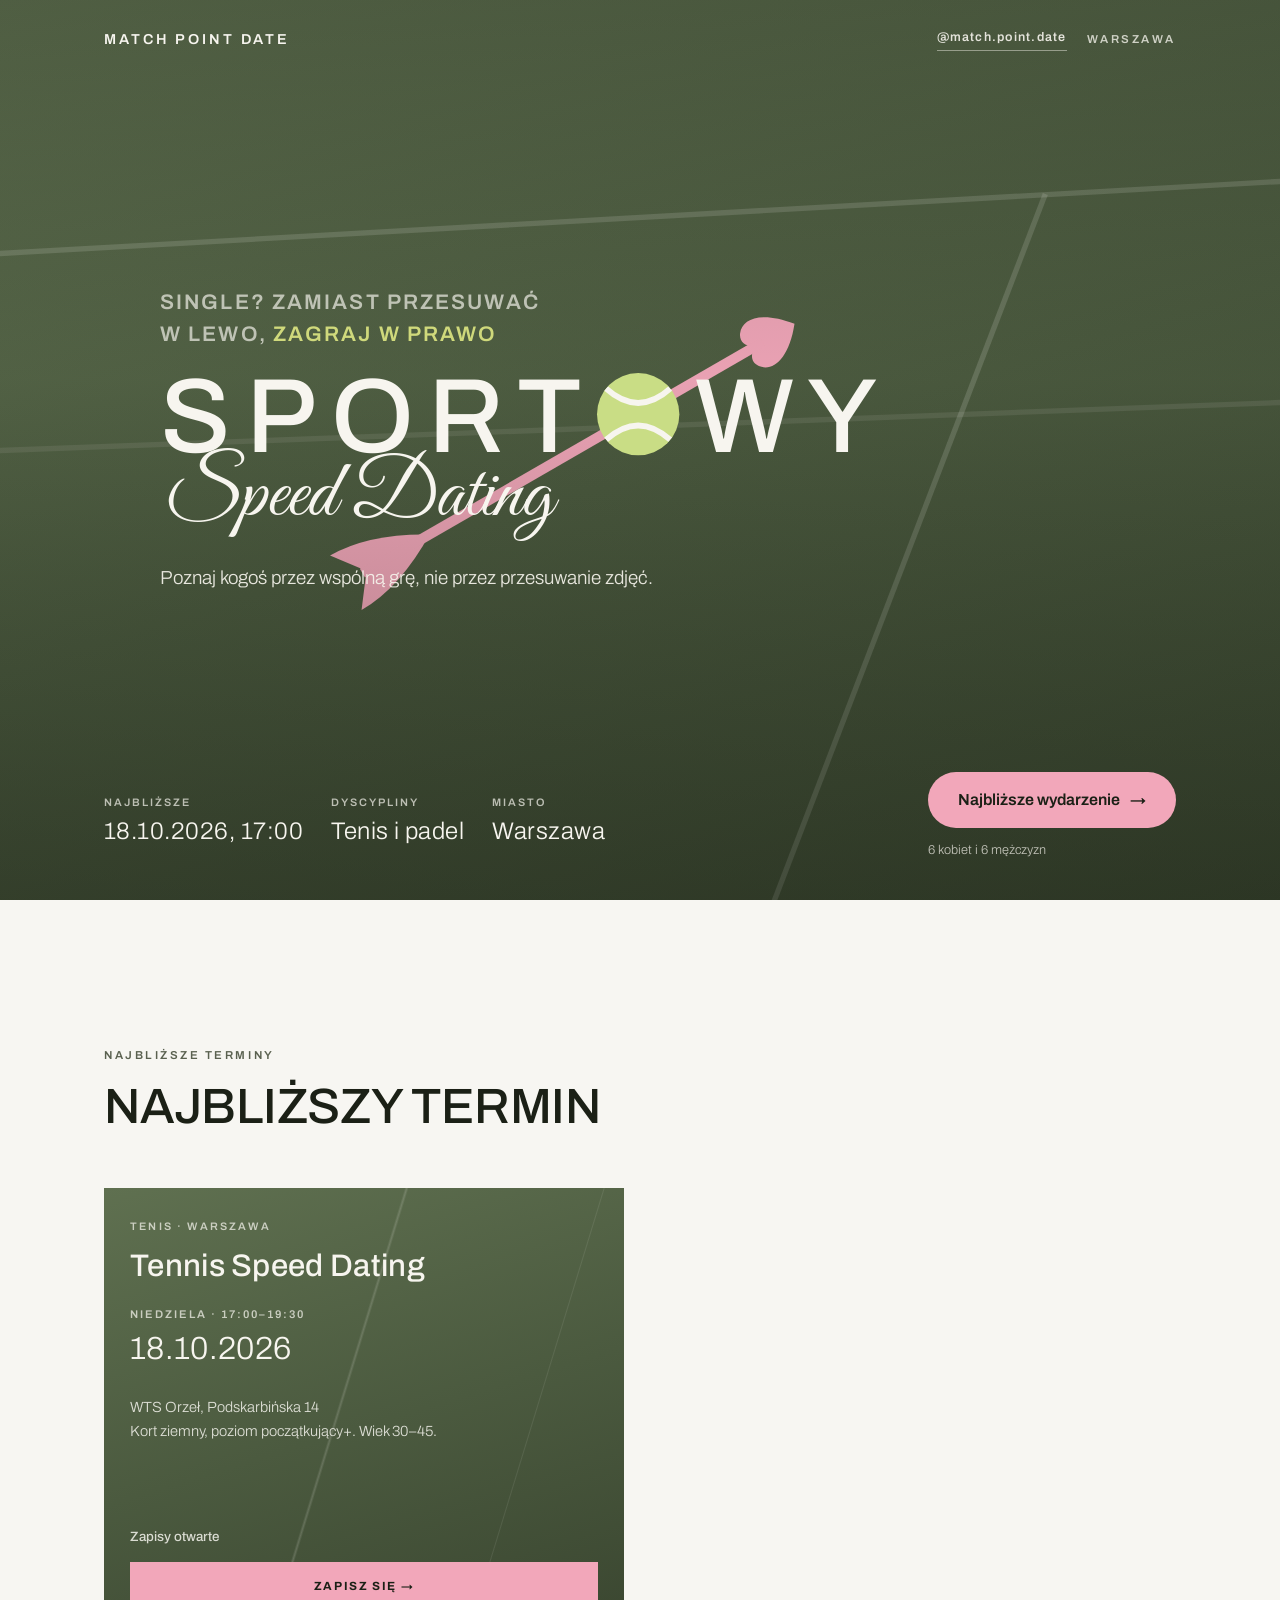
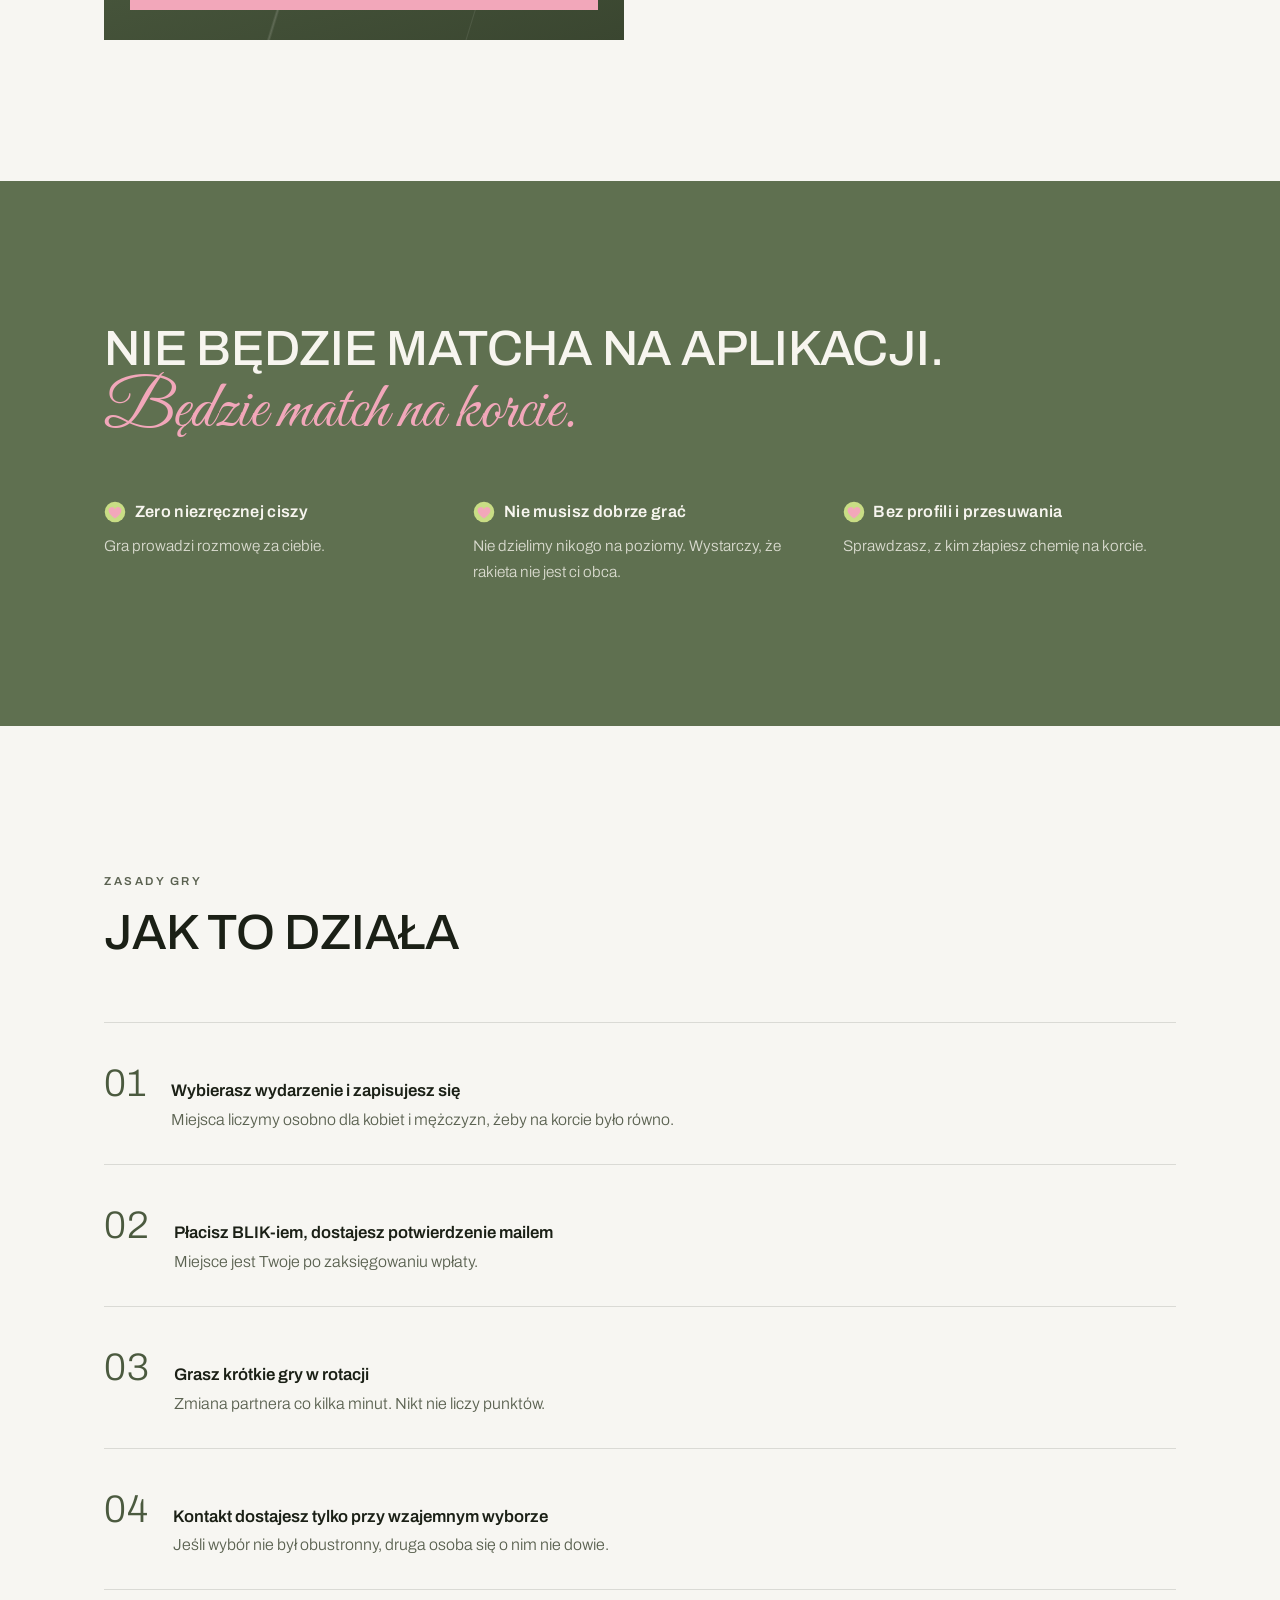
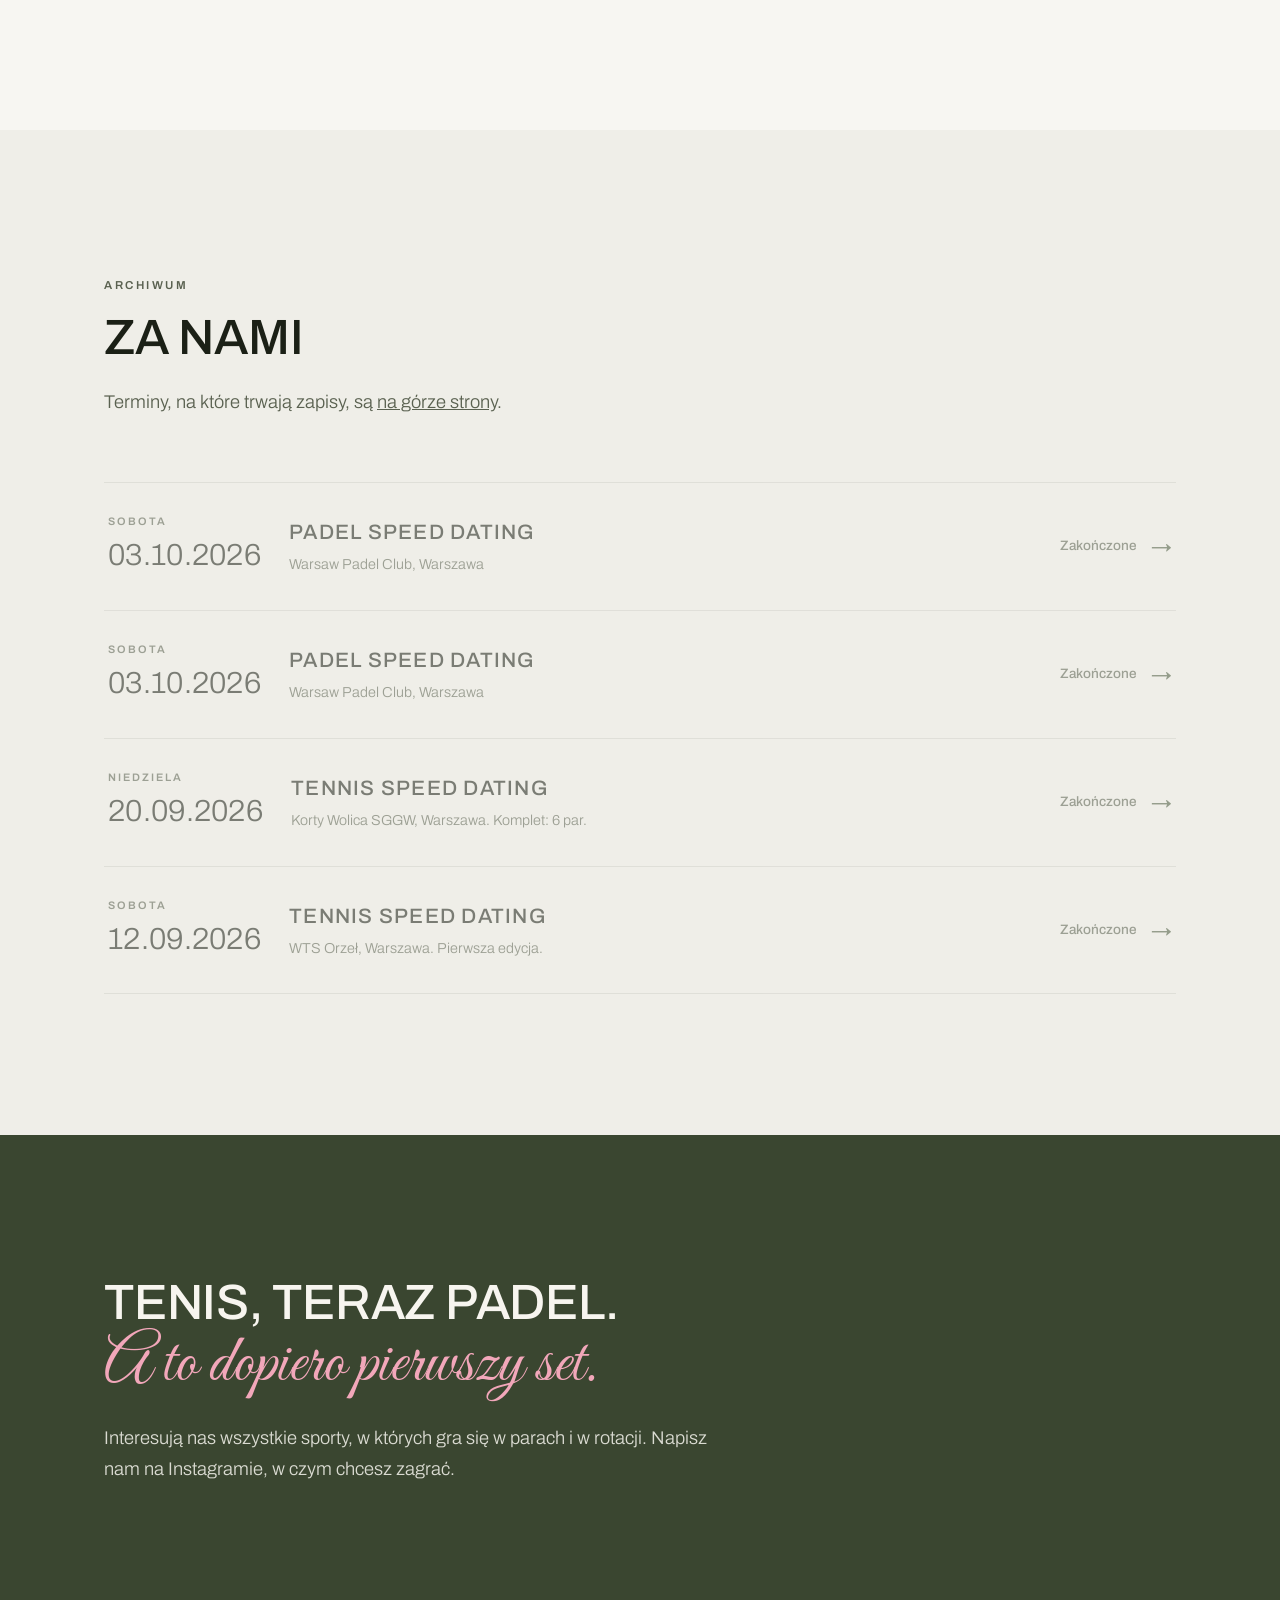
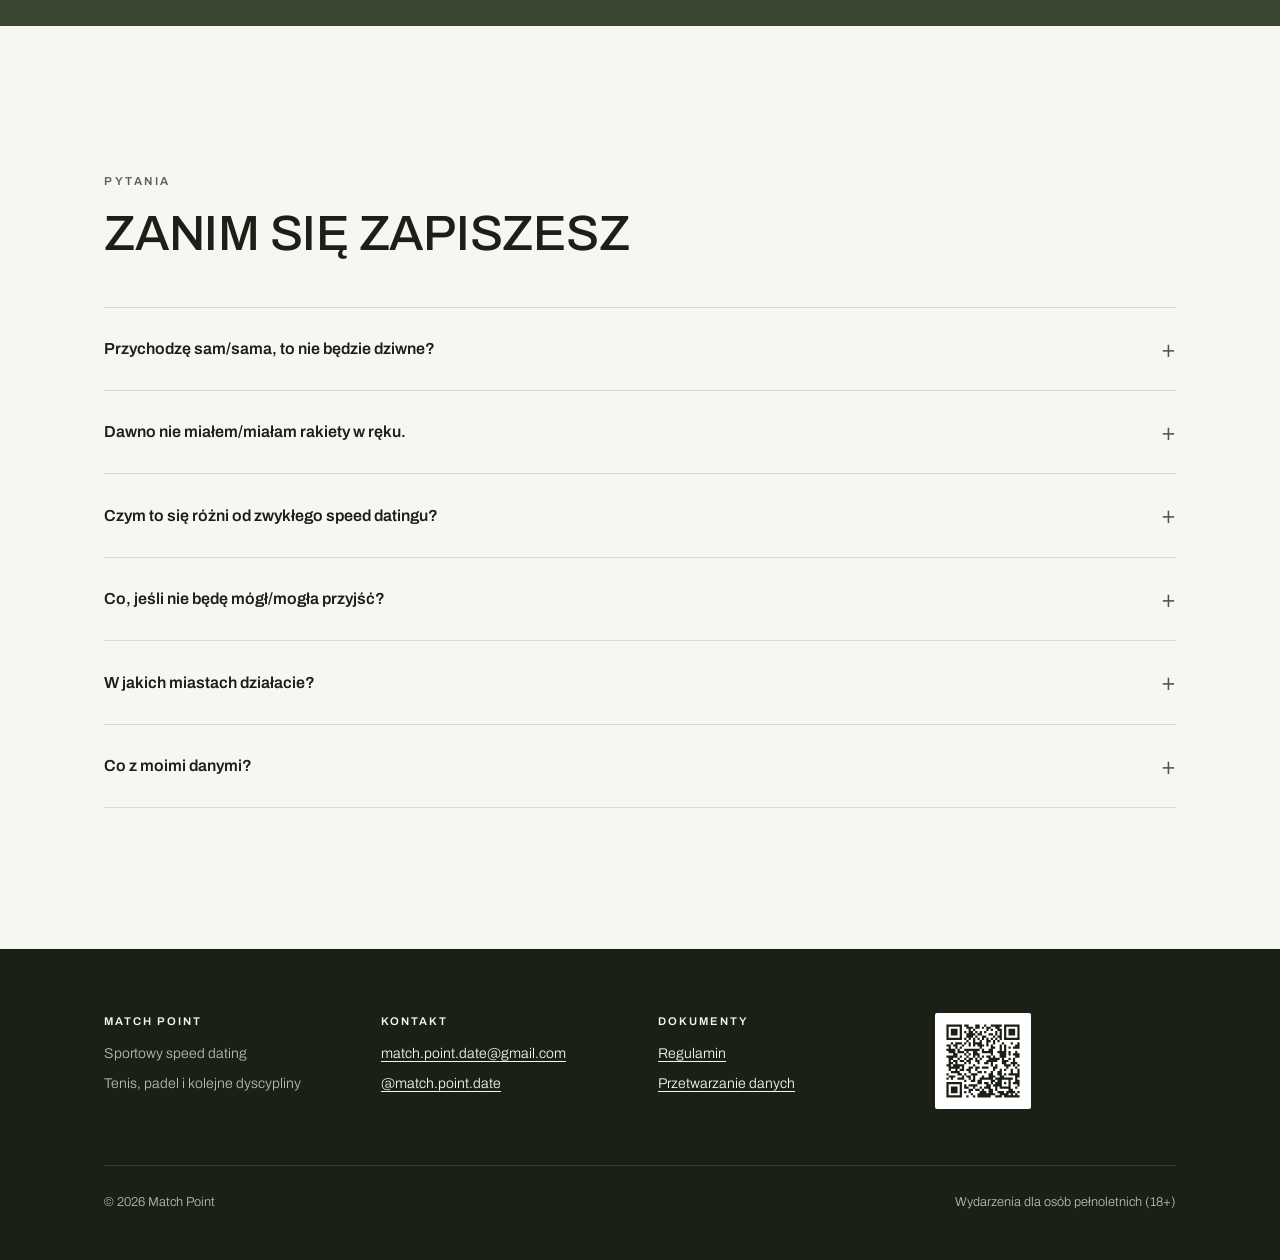
==== index.html @ 746a139a "Archiwum: Padel Speed Dating 03.10.2026 (aplikacja)" ====
<!DOCTYPE html>
<html lang="pl">
<head>
<meta charset="utf-8">
<meta name="viewport" content="width=device-width, initial-scale=1">
<title>Match Point · sportowy speed dating | Tenis, padel i kolejne dyscypliny</title>
<meta name="description" content="Single? Zamiast przesuwać w lewo, zagraj w prawo. Match Point to speed dating na korcie. Najbliższe wydarzenie: 20.09.2026, Warszawa.">
<meta name="theme-color" content="#7d8f68">

<meta property="og:type" content="website">
<meta property="og:title" content="Match Point · sportowy speed dating">
<meta property="og:description" content="Nie będzie matcha na aplikacji. Będzie match na korcie. Tenis, padel i kolejne dyscypliny.">
<meta property="og:locale" content="pl_PL">
<meta property="og:url" content="https://matchpointdate.pl/">
<link rel="canonical" href="https://matchpointdate.pl/">

<link rel="preconnect" href="https://fonts.googleapis.com">
<link rel="preconnect" href="https://fonts.gstatic.com" crossorigin>
<link href="https://fonts.googleapis.com/css2?family=Archivo:wght@300;400;500;600;700&family=Great+Vibes&display=swap" rel="stylesheet">
<link rel="icon" href="favicon.svg" type="image/svg+xml">
<link rel="stylesheet" href="styles.css">

<script type="application/ld+json">
{
  "@context": "https://schema.org",
  "@type": "Organization",
  "name": "Match Point",
  "description": "Sportowy speed dating. Wydarzenia dla singli oparte na wspólnej grze. Tenis, padel i kolejne dyscypliny.",
  "url": "https://matchpointdate.pl",
  "areaServed": "Warszawa",
  "sameAs": ["https://www.instagram.com/match.point.date/"]
}
</script>
</head>
<body>

<header class="hero">
  <div class="court" aria-hidden="true">
    <svg viewBox="0 0 1200 900" preserveAspectRatio="xMidYMid slice" role="presentation">
      <!-- Narozik kortu: linia koncowa, biegnaca od niej linia boczna
           i slabsza linia serwisowa. Trzy kreski, nic wiecej.
           Pelny uklad kortu w perspektywie — z polami serwisowymi,
           siatka i korytarzami deblowymi — byl probowany i odpadl:
           robil sie z tego gesty rysunek techniczny pod tekstem,
           zamiast tla. Tu ma byc tylko sugestia kortu.
           Kolory sa z palety: linie to --line przy niskim kryciu,
           nawierzchnia to gradient trzech zieleni kortu, ustawiony
           w .court w styles.css.
           preserveAspectRatio="slice" przycina kadr, a nie rozciaga —
           rozciaganie rozjezdzalo linie w miekkie smugi. -->
      <g fill="none" stroke="#f7f5ef" stroke-opacity="0.16" stroke-width="5">
        <path d="M-40 268 1240 196"/>
        <path d="M980 210 700 940"/>
        <path d="M-40 452 1240 404" stroke-opacity="0.09"/>
      </g>
    </svg>
  </div>
  <div class="wrap hero-top">
    <span class="wordmark">Match&nbsp;Point&nbsp;Date</span>
    <span class="right">
      <a class="ig" href="https://www.instagram.com/match.point.date/" target="_blank" rel="noopener">@match.point.date</a>
      <span class="eyebrow">Warszawa</span>
    </span>
  </div>

  <div class="wrap hero-mid">
    <h1>Single? Zamiast przesuwać w&nbsp;lewo, <em>zagraj w&nbsp;prawo</em></h1>

    <div class="lockup">
      <!-- Drugie O w SPORTOWY jest pilka. Litera ZOSTAJE w tresci, tylko
           przezroczysta: slowo nadal czyta sie jako SPORTOWY, da sie je
           zaznaczyc, a znak nie wymaga wyliczania, gdzie to O wypada —
           pilka i strzala sa pozycjonowane wzgledem samej litery, wiec
           zgadzaja sie przy kazdej szerokosci i kazdym stopniu pisma.
           Bialych znakow miedzy "Sport", litera i "wy" byc nie moze,
           bo zrobilaby sie z nich spacja w slowie.
           Na stronach wydarzen znak zostaje w wolnym polu (.diag), bo
           w slowie TENNIS nie ma O. -->
      <span class="n">Sport<span class="o-znak">o<span class="kosz" aria-hidden="true"><span class="strzala-lot"><svg class="strzala-svg" viewBox="0 0 1000 280" overflow="visible" role="presentation"><g fill="#f2a7ba"><path d="M215 142Q120 84 40 84L80 137Z"/><path d="M215 138Q120 196 40 196L80 143Z"/><path transform="translate(844.6 198.9) rotate(-90) scale(.982 1.154)" d="M60 100C10 66 4 34 26 20 44 9 60 24 60 38 60 24 76 9 94 20 116 34 110 66 60 100Z"/></g><path d="M74 140H895" fill="none" stroke="#f2a7ba" stroke-width="18"/></svg></span><span class="pilka-skok"><svg class="pilka-svg" viewBox="0 0 176 176" overflow="visible" role="presentation"><defs><clipPath id="mpPilka"><circle cx="88" cy="88" r="88"/></clipPath></defs><circle cx="88" cy="88" r="88" fill="#c9dd85"/><g clip-path="url(#mpPilka)" fill="none" stroke="#f7f5ef" stroke-width="12.4" stroke-linecap="butt"><path d="M19 33Q88 95 157 33"/><path d="M19 143Q88 81 157 143"/></g></svg></span></span></span>wy</span>
      <span class="s">Speed Dating</span>
    </div>

    <p class="lead">Poznaj kogoś przez wspólną grę, nie przez przesuwanie zdjęć.</p>
  </div>

  <div class="wrap hero-bottom">
    <ul class="meta meta--home">
      <li><span class="k">Najbliższe</span><span class="v" data-next-date>03.10.2026, 15:00</span></li>
      <li><span class="k">Dyscypliny</span><span class="v">Tenis i&nbsp;padel</span></li>
      <li><span class="k">Miasto</span><span class="v">Warszawa</span></li>
    </ul>
    <div>
      <a class="cta" href="tennis-speed-dating-20-09.html" data-next-link>
        Najbliższe wydarzenie <span class="arw" aria-hidden="true">→</span>
      </a>
      <p class="cta-note" data-spots-summary>6 kobiet i 6 mężczyzn</p>
    </div>
  </div>
</header>

<!-- ==================== WYDARZENIA W SPRZEDAZY ====================
     Siedzi NAD sekcjami "dlaczego" i "jak to dziala", bo osoba, ktora
     wchodzi tu z Instagrama, przychodzi po termin, a nie po
     tlumaczenie pomyslu. Karty sa statyczne w HTML, nie skladane
     z configu w JS: zapowiedz wydarzenia musi byc widoczna dla
     Google i dla kogos z zablokowanym skryptem. Z configu dolatuje
     tylko liczba wolnych miejsc.
     Kolor karty = nawierzchnia dyscypliny. Padel dostaje niebieski
     przez klase .card--padel, tenis zostaje na zieleni z palety. -->
<section id="terminy">
  <div class="wrap">
    <span class="eyebrow">Najbliższe terminy</span>
    <h2 class="h2" style="margin-top:14px">Wybierz, w co zagrasz</h2>

    <div class="cards">
      <!-- >>> KARTY: pisze je aplikacja z config.js, reczne zmiany przepadna -->
      <a class="card" href="tennis-speed-dating-18-10.html">
        <span class="kicker">Tenis · Warszawa</span>
        <h3>Tennis Speed&nbsp;Dating</h3>
        <span class="when"><small>Niedziela · 17:00–19:30</small>18.10.2026</span>
        <p class="where">
          WTS Orzeł, Podskarbińska&nbsp;14<br>
          Kort ziemny, poziom początkujący+. Wiek 30–45.
        </p>
        <span class="spacer"></span>
        <span class="free" data-free="TSD-1810">Zapisy otwarte</span>
        <span class="card-go">Zapisz się →</span>
      </a>
      <!-- <<< KARTY -->
    </div>
  </div>
</section>

<!-- ==================== DLACZEGO KORT ==================== -->
<section class="dark">
  <div class="wrap">
    <h2 class="h2">
      Nie będzie matcha na aplikacji.
      <span class="script">Będzie match na korcie.</span>
    </h2>

    <div class="cols">
      <div class="col">
        <h3><img class="ico" src="icon-ball-arrow.svg" alt="" width="22" height="22" loading="lazy"><span>Zero niezręcznej ciszy</span></h3>
        <p>Gra prowadzi rozmowę za ciebie.</p>
      </div>
      <div class="col">
        <h3><img class="ico" src="icon-ball-arrow.svg" alt="" width="22" height="22" loading="lazy"><span>Nie musisz dobrze grać</span></h3>
        <p>Nie dzielimy nikogo na poziomy. Wystarczy, że rakieta nie jest ci obca.</p>
      </div>
      <div class="col">
        <h3><img class="ico" src="icon-ball-arrow.svg" alt="" width="22" height="22" loading="lazy"><span>Bez profili i&nbsp;przesuwania</span></h3>
        <p>Sprawdzasz, z&nbsp;kim złapiesz chemię na korcie.</p>
      </div>
    </div>
  </div>
</section>

<!-- ==================== JAK TO DZIAŁA ==================== -->
<section>
  <div class="wrap">
    <span class="eyebrow">Zasady gry</span>
    <h2 class="h2" style="margin-top:14px">Jak to działa</h2>

    <ol class="steps">
      <li>
        <div>
          <h3>Wybierasz wydarzenie i&nbsp;zapisujesz się</h3>
          <p>Miejsca liczymy osobno dla kobiet i&nbsp;mężczyzn, żeby na korcie było równo.</p>
        </div>
      </li>
      <li>
        <div>
          <h3>Płacisz BLIK-iem, dostajesz potwierdzenie mailem</h3>
          <p>Miejsce jest Twoje po zaksięgowaniu wpłaty.</p>
        </div>
      </li>
      <li>
        <div>
          <h3>Grasz krótkie gry w&nbsp;rotacji</h3>
          <p>Zmiana partnera co kilka minut. Nikt nie liczy punktów.</p>
        </div>
      </li>
      <li>
        <div>
          <h3>Kontakt dostajesz tylko przy wzajemnym wyborze</h3>
          <p>Jeśli wybór nie był obustronny, druga osoba się o&nbsp;nim nie dowie.</p>
        </div>
      </li>
    </ol>
  </div>
</section>

<!-- ==================== TERMINARZ ==================== -->
<section class="alt" id="wydarzenia">
  <div class="wrap">
    <span class="eyebrow">Archiwum</span>
    <h2 class="h2" style="margin-top:14px">Za nami</h2>
    <p class="sub">Terminy, na które trwają zapisy, są <a href="#terminy">na górze strony</a>.</p>

    <div class="fixtures">
      <!-- >>> ARCHIWUM: pisze je aplikacja z config.js (past) -->
      <a class="fixture fixture--past" href="padel-speed-dating-03-10-1500.html">
        <span class="when"><small>Sobota</small>03.10.2026</span>
        <span class="what">
          Padel Speed Dating
          <span class="where">Warsaw Padel Club, Warszawa</span>
        </span>
        <span class="go">
          <span class="free">Zakończone</span>
          <span class="arw" aria-hidden="true">→</span>
        </span>
      </a>
      <a class="fixture fixture--past" href="padel-speed-dating-03-10.html">
        <span class="when"><small>Sobota</small>03.10.2026</span>
        <span class="what">
          Padel Speed Dating
          <span class="where">Warsaw Padel Club, Warszawa</span>
        </span>
        <span class="go">
          <span class="free">Zakończone</span>
          <span class="arw" aria-hidden="true">→</span>
        </span>
      </a>
      <a class="fixture fixture--past" href="tennis-speed-dating-20-09.html">
        <span class="when"><small>Niedziela</small>20.09.2026</span>
        <span class="what">
          Tennis Speed Dating
          <span class="where">Korty Wolica SGGW, Warszawa. Komplet: 6 par.</span>
        </span>
        <span class="go">
          <span class="free">Zakończone</span>
          <span class="arw" aria-hidden="true">→</span>
        </span>
      </a>
      <a class="fixture fixture--past" href="tennis-speed-dating-12-09.html">
        <span class="when"><small>Sobota</small>12.09.2026</span>
        <span class="what">
          Tennis Speed Dating
          <span class="where">WTS Orzeł, Warszawa. Pierwsza edycja.</span>
        </span>
        <span class="go">
          <span class="free">Zakończone</span>
          <span class="arw" aria-hidden="true">→</span>
        </span>
      </a>
      <!-- <<< ARCHIWUM -->
    </div>
  </div>
</section>

<!-- ==================== NIE TYLKO TENIS ==================== -->
<section class="deep">
  <div class="wrap">
    <h2 class="h2">
      Tenis, teraz padel.
      <span class="script">A to dopiero pierwszy set.</span>
    </h2>
    <p class="sub">
      Interesują nas wszystkie sporty, w&nbsp;których gra się w&nbsp;parach i&nbsp;w&nbsp;rotacji.
      Napisz nam na Instagramie, w&nbsp;czym chcesz zagrać.
    </p>
  </div>
</section>

<!-- ==================== FAQ ==================== -->
<section>
  <div class="wrap">
    <span class="eyebrow">Pytania</span>
    <h2 class="h2" style="margin-top:14px">Zanim się zapiszesz</h2>

    <div class="faq">
      <details>
        <summary>Przychodzę sam/sama, to nie będzie dziwne?</summary>
        <p>Wszyscy przychodzą sami, o&nbsp;to właśnie chodzi. Od pierwszej minuty gracie w&nbsp;rotacji.</p>
      </details>
      <details>
        <summary>Dawno nie miałem/miałam rakiety w&nbsp;ręku.</summary>
        <p>To wydarzenie jest właśnie dla takich osób. Nie ma meczu, nie ma wyniku, nikt nie ocenia techniki.</p>
      </details>
      <details>
        <summary>Czym to się różni od zwykłego speed datingu?</summary>
        <p>Tym, że nie siedzicie przy stoliku i&nbsp;nie odliczacie minut do zmiany. Wspólna gra robi za lody, które inaczej trzeba przełamywać samemu.</p>
      </details>
      <details>
        <summary>Co, jeśli nie będę mógł/mogła przyjść?</summary>
        <p>Zgłoś to najpóźniej 48&nbsp;godzin przed wydarzeniem, wtedy zwracamy wpłatę w&nbsp;ciągu 10&nbsp;dni. Później zwrot nie przysługuje. Szczegóły w&nbsp;<a href="regulamin.html">regulaminie</a>.</p>
      </details>
      <details>
        <summary>W jakich miastach działacie?</summary>
        <p>Zaczynamy od Warszawy. Kolejne miasta zależą od tego, gdzie zbierze się grupa.</p>
      </details>
      <details>
        <summary>Co z moimi danymi?</summary>
        <p>Administratorem jest Klaudia Szczubełek. Zbieramy imię, dwie litery nazwiska, telefon i&nbsp;e-mail, wyłącznie po to, żeby przeprowadzić wydarzenie. Pełna informacja w&nbsp;<a href="regulamin.html#dane">regulaminie</a>.</p>
      </details>
    </div>
  </div>
</section>

<footer>
  <div class="wrap">
    <div class="fgrid">
      <div>
        <h4>Match Point</h4>
        <p>Sportowy speed dating</p>
        <p>Tenis, padel i&nbsp;kolejne dyscypliny</p>
      </div>
      <div>
        <h4>Kontakt</h4>
        <p><a href="mailto:match.point.date@gmail.com">match.point.date@gmail.com</a></p>
        <p><a href="https://www.instagram.com/match.point.date/" rel="noopener">@match.point.date</a></p>
      </div>
      <div>
        <h4>Dokumenty</h4>
        <p><a href="regulamin.html">Regulamin</a></p>
        <p><a href="regulamin.html#dane">Przetwarzanie danych</a></p>
      </div>
      <div class="qr-mini">
        <img src="qr-matchpointdate.svg" alt="Kod QR prowadzący na matchpointdate.pl" width="96" height="96" loading="lazy">
      </div>
    </div>
    <div class="fbot">
      <span>© 2026 Match Point</span>
      <span>Wydarzenia dla osób pełnoletnich (18+)</span>
    </div>
  </div>
</footer>

<script src="config.js"></script>
<script src="analytics.js"></script>
<script src="znak.js"></script>
<script>
(function(){
  const ep = (MATCHPOINT.sheetEndpoint || '').trim();
  const e  = MATCHPOINT.next;

  /* "Wybierz, w co zagrasz" ma sens, gdy w sprzedazy sa rozne
     dyscypliny. Gdy zostaje jeden termin, nie ma czego wybierac,
     a gdy wszystkie sa z tej samej dyscypliny (np. dwa sloty padla
     tego samego dnia), wybiera sie godzine, nie sport.
     W HTML zostaje wersja ogolna, bo tak czyta te sekcje Google
     i ktos z wylaczonym skryptem.                                  */
  const naglowekTerminow = document.querySelector('#terminy .h2');
  if (naglowekTerminow) {
    const sporty = MATCHPOINT.upcoming.map(x => x.sport);
    if (MATCHPOINT.upcoming.length === 1) {
      naglowekTerminow.textContent = 'Najbliższy termin';
    } else if (sporty.every(x => x === sporty[0])) {
      naglowekTerminow.textContent = 'Wybierz termin';
    }
  }

  document.querySelectorAll('[data-next-link]').forEach(a => a.href = e.page);
  /* Data i od razu godzina: 3.10 sa dwa sloty i sama data ich nie
     rozroznia. W hero bierzemy poczatek, bo tam licza sie znaki —
     pelny przedzial jest na karcie nizej i na stronie wydarzenia. */
  document.querySelectorAll('[data-next-date]').forEach(n => {
    n.textContent = e.date + ', ' + e.time.split(/[–-]/)[0].trim();
  });

  /* Liczby wylacznie z arkusza, osobno dla kazdego wydarzenia, bo
     kazde ma swoja zakladke. Gdy arkusz nie odpowie, na kartach
     zostaje neutralne "Zapisy otwarte" wpisane w HTML — bez zadnej
     liczby. Lepiej nie pokazac nic, niz nieaktualny stan miejsc. */
  const opis = wolne => wolne === 0
    ? 'Skład zamknięty'
    : 'Wolnych miejsc ' + wolne;

  /* Wolne miejsca liczymy tak samo jak strona wydarzenia: limit minus
     OPLACONE, osobno dla kazdej puli. Reczne zamkniecie puli
     (soldOutWomen/soldOutMen w config.js) zeruje ja niezaleznie od
     tego, co mowi arkusz.                                          */
  function wolneMiejsca(ev, d){
    const pula = (zamknieta, limit, oplaceni) =>
      zamknieta ? 0 : Math.max(0, limit - oplaceni);
    return pula(ev.soldOutWomen, ev.limitWomen, d.womenPaid)
         + pula(ev.soldOutMen,   ev.limitMen,   d.menPaid);
  }

  function pokaz(ev, d){
    const wolne = wolneMiejsca(ev, d);

    document.querySelectorAll('[data-free="' + ev.id + '"]').forEach(n => {
      n.textContent = opis(wolne);

      /* Karta pelnego wydarzenia nie wysyla nikogo do formularza,
         ktory i tak juz nie przyjmie zgloszenia. Link zostaje: na
         stronie wydarzenia czeka zaproszenie na liste rezerwowa. */
      const karta = n.closest('.card');
      if (!karta) return;
      karta.dataset.full = String(wolne === 0);
      const go = karta.querySelector('.card-go');
      if (go) go.textContent = wolne === 0 ? 'Lista rezerwowa →' : 'Zapisz się →';
    });

    /* podpis pod przyciskiem w hero dotyczy tylko najblizszego */
    if (ev.id === e.id) {
      const podpis = document.querySelector('[data-spots-summary]');
      if (podpis) podpis.textContent = opis(wolne);
    }
  }

  if (ep && MATCHPOINT.useSheetCounter) {
    MATCHPOINT.upcoming.forEach(ev => {
      fetch(ep + '?tab=' + encodeURIComponent(ev.sheetTab) + '&t=' + Date.now())
        .then(r => r.json())
        .then(d => { if (d && d.ok) pokaz(ev, d); })
        .catch(() => {});
    });
  }
})();
</script>
</body>
</html>
---- styles.css ----
/* ============================================================
   MATCH POINT — wspólny arkusz stylów
   Paleta i typografia wyprowadzone z plakatu na Instagramie.
   Reguła marki: rzeczownik sportowy = sans wersalikami,
   obietnica emocjonalna = script.
   ============================================================ */

:root{
  /* JEDEN akcent na cały serwis: pudrowy róż.
     Wcześniej było ich cztery, terakota, limonka, błękit i róż,
     i to one odbierały stronie spójność. Nazwy --warm i --lime
     zostają jako aliasy, żeby żadne użycie nie zostało pominięte. */
  --accent:     #f2a7ba;
  --accent-alt: #e58fa6;
  --warm:       #f2a7ba;
  --warm-dark:  #e58fa6;
  --lime:       #f2a7ba;

  /* zieleń kortu, głębsza i mniej nasycona */
  --court:      #5f7050;
  --court-dark: #4b5a3f;
  --court-deep: #3a4630;

  --line:       #f7f5ef;
  --paper:      #f7f6f2;
  --paper-alt:  #efeee8;
  --ink:        #1b2016;
  --ink-soft:   #5a6150;
  /* włos, nie kreska */
  --concrete:   rgba(27,32,22,.13);

  --f-sans: 'Archivo', system-ui, -apple-system, sans-serif;
  --f-script: 'Great Vibes', cursive;

  --wrap: 1120px;
}

/* Motyw strony wydarzenia padlowego. Podmieniamy WYLACZNIE trzy
   kolory nawierzchni — hero, sekcje .dark i .deep oraz akcenty
   typograficzne czytaja je przez var(), wiec cala strona idzie
   w niebieski bez duplikowania regul.
   Akcentu (rozu) tu nie ruszamy: jeden akcent na cale serwis to
   zasada z gory arkusza, a druga barwa akcentu na jednej stronie
   znowu rozjechalaby marke. Niebieski jest kolorem KORTU, tak jak
   na tenisie zielony. */
body.ev--padel{
  --court:      #1c46cf;
  --court-dark: #133397;
  --court-deep: #0b2168;

  /* Akcent padla to limonka wzieta wprost z pilki (#c9dd85 z <svg>
     w hero). Rozowy, ktory niesie caly serwis, gubil sie na granacie
     i "Zapisz sie" bylo widac dopiero z bliska.
     Trzy nazwy naraz, bo --warm i --lime sa w palecie aliasami
     --accent i siedza w roznych miejscach tego arkusza; zmiana samego
     --accent zostawilaby polowe przyciskow rozowa.
     Tenis zostaje przy rozu — po to, zeby dyscypliny sie roznily.  */
  --accent:     #c9dd85;
  --accent-alt: #bacf6d;
  --warm:       #c9dd85;
  --warm-dark:  #bacf6d;
  --lime:       #c9dd85;
}

*,*::before,*::after{ box-sizing:border-box; }

html{ scroll-behavior:smooth; -webkit-text-size-adjust:100%; }

body{
  margin:0;
  font-family:var(--f-sans);
  font-weight:400;
  color:var(--ink);
  background:var(--paper);
  line-height:1.6;
  overflow-x:hidden;
}

h1,h2,h3{ margin:0; font-weight:500; line-height:1.05; }
a{ color:inherit; }
img{ max-width:100%; display:block; }

.wrap{ width:100%; max-width:var(--wrap); margin:0 auto; padding:0 24px; }

.eyebrow{
  font-size:.72rem; font-weight:600; letter-spacing:.22em; text-transform:uppercase;
  color:var(--ink-soft);
}
.script{ font-family:var(--f-script); font-weight:400; text-transform:none; letter-spacing:0; }
.glyph{ color:var(--warm); font-weight:400; }
.todo{ color:var(--accent-alt); }
.dark .todo{ color:#f0c9b6; }

/* ============================ HERO ============================ */
.hero{
  position:relative;
  min-height:100svh;
  display:flex; flex-direction:column; justify-content:space-between;
  padding:28px 0 40px;
  color:var(--line);
  overflow:hidden;
  isolation:isolate;
}
.hero--short{ min-height:auto; padding-bottom:56px; }

/* Kort odwzorowany w SVG — zero zewnetrznych assetow. Nawierzchnia to
   gradient trzech zieleni palety, narozik kortu siedzi w SVG w HTML
   (sekcja .court w kazdej stronie).
   Zielenie bierzemy ze zmiennych, a nie z wpisanych na sztywno hexow,
   zeby tlo bylo tym samym kolorem co reszta serwisu. */
.court{
  position:absolute; inset:0; z-index:-2;
  background:linear-gradient(163deg,var(--court) 0%,var(--court-dark) 52%,var(--court-deep) 100%);
}
.court svg{ width:100%; height:100%; display:block; }

.hero::after{
  content:''; position:absolute; inset:0; z-index:-1;
  background:linear-gradient(180deg, rgba(18,23,14,.20) 0%, rgba(18,23,14,.04) 42%, rgba(18,23,14,.34) 100%);
}

/* Znak marki: strzala wylatuje zza lewej krawedzi ekranu, leci do pilki
   i ja przebija. Przez caly lot ma te sama dlugosc — nic sie nie rysuje
   i nic nie dolatuje osobno.
   Nie biegnie przez cala przekatna strony. Przekatna przecinala
   naglowek i przycisk, a na telefonie kladla sie na calej tresci.
   Strzala stoi na koncu w wolnym polu obok bloku tekstu, a `z-index:-1`
   sprawia, ze w czasie lotu przechodzi ZA tekstem, nie po nim.
   Grafika w pliku jest pozioma, skos daje jej obrot. Kat jest na tyle
   plaski, zeby tor lotu wychodzil bokiem ekranu, a nie dolem. Pole
   wolne od tekstu ma na kazdym breakpoincie inny kształt, wiec kat,
   dlugosc i polozenie sa dobrane osobno.
   Dlugosc liczymy w vw, nie vmax: na telefonie w pionie vmax to
   wysokosc ekranu, wiec strzala wychodzila dwa razy szersza niz
   ekran. */
.diag{
  --skos:-25deg;
  --dl:40vw;
  position:absolute; z-index:-1;
  left:72%; top:64%;
  width:var(--dl); height:calc(.28 * var(--dl));
  transform:translate(-50%,-50%);
  pointer-events:none;
}

/* Skos siedzi na oplocie strzaly, a NIE na .diag. Inaczej pilka
   spadalaby po skosie, a nie pionowo: translateY dziecka rotowanego
   rodzica idzie po obroconej osi.
   Obrot leci wokol punktu przebicia (64% szerokosci, polowa wysokosci),
   czyli wokol pilki — zmiana kata nie rusza jej z miejsca. */
.diag .strzala-lot{
  position:absolute; inset:0;
  transform-origin:64% 50%;
  transform:rotate(var(--skos));
}
/* overflow:visible jest tu warunkiem lotu: na starcie strzala stoi
   daleko poza wlasnym viewBoxem. Przycina ja dopiero .hero. */
.diag .strzala-svg{ width:100%; height:100%; display:block; overflow:visible; }

/* Pilka stoi w punkcie przebicia. W viewBoxie strzaly jej srodek byl
   w 640 140 przy 1000x280, a srednica miala 176 jednostek — stad
   17,6% szerokosci pudelka, lewa krawedz w 55,2% szerokosci i gorna
   w 18,571% wysokosci. Procenty, wiec trzyma sie przy kazdej dlugosci
   strzaly. Jest po strzale w kolejnosci, wiec ja zaslania. */
.diag .pilka-kosz{
  position:absolute;
  left:55.2%; top:18.571%; width:17.6%;
}
.diag .pilka-svg{ width:100%; height:auto; display:block; }

/* Grubosc drzewca jest podana w SVG, w jednostkach viewBoxa, wiec
   skaluje sie razem ze strzala — tak jak lotki i grot. Wczesniej byl tu
   non-scaling-stroke z grubosc w pikselach, ale przy pelnym kształcie
   (piora i grube drzewce) proporcje musza byc stale, a nie waga
   optyczna. */

/* Grot lezy wzdluz strzaly — obrot jest wpisany w SVG, nie w CSS, bo
   grot nie kontruje juz skosu. Serce stalo wczesniej pionowo, w zwyklym
   ulozeniu, i czytalo sie jako ozdoba doklejona do konca drzewca.
   Teraz jest obrocone tak, ze ostry czubek celuje w kierunku lotu, a
   wciecie miedzy garbami nasadza sie na drzewce. W locie czubek celuje
   wiec w pilke, do ktorej strzala leci. */

/* Os czasu, jedno zdarzenie, jeden zegar dokumentu:
     0,12–0,45 s  strzala leci: jedno przesuniecie wzdluz wlasnej osi
   Pilka nie jest animowana. Stoi na ekranie od pierwszej klatki, bo ma
   byc celem, ktory czeka na strzale — wczesniej pojawiala sie kryciem
   i wyglądalo to, jakby materializowala sie z niczego.
   0,33 s to lot strzaly, nie rysowanie linii: predkosc ma byc
   predkoscia strzaly. Wersja na 0,8 s byla leniwa, 0,25 s okazalo sie
   o 30 procent za szybkie.
   Kolejnosc zdarzen jest zagwarantowana kompozycja, a nie dobieraniem
   opoznien: lotki, drzewce i grot sa jedna grupa, wiec nie maja jak
   sie rozjechac, a przebicie widac, bo pilka jest narysowana PO
   strzale i zaslania to, co za nia przelatuje.
   Wypelnienie `backwards`, a nie `forwards`: przed startem obowiazuje
   pierwsza klatka (strzala za ekranem), a po animacji wlasciwosc
   wraca do wartosci bazowej, czyli braku przesuniecia. Nie zostaje
   wiec zaden transform, ktory moglby trzymac warstwe kompozytowana
   i rozmyc grafike.

   LOT WLACZA KLASA `mp-lot` NA <html>, ktora dodaje znak.js po
   pierwszym wymalowaniu strony. Lot trwa 0,37 s razem z opoznieniem,
   wiec animacja przypisana wprost do wczytania strony moze sie zmiescic
   przed pierwsza klatka, ktora zobaczy uzytkownik. Start po pierwszym
   wymalowaniu to wyklucza. Szczegoly i historia w znak.js.
   Stan bazowy, bez klasy i bez JavaScriptu, to pozycja koncowa. To
   jest warunek calego mechanizmu: jesli skrypt nie wykona sie, strzala
   ma stac na miejscu, a nie zostac poza ekranem. Nie przenos wiec
   animacji z powrotem na sama regule bez klasy. */
.diag .strzala-svg{
  animation:.33s cubic-bezier(.3,.6,.5,1) .9s backwards;
  animation-name:none;
}
.mp-lot .diag .strzala-svg{ animation-name:mpLotO; }

/* Klatki lotu (`mpLotO`) sa WSPOLNE dla obu znakow i siedza nizej,
   w sekcji strony glownej. Droga jest tam podana w vw.
   Wczesniej kazdy breakpoint mial wlasny zestaw klatek, bo przesuwana
   byla grupa w SVG i droga liczyla sie w jednostkach viewBoxa — innych
   przy kazdej dlugosci strzaly. Teraz przesuwany jest element <svg>,
   wiec droga jest w pikselach ekranu i jedna wartosc wystarcza.
   Wartosci w klatkach sa wypisane wprost, razem z klatka koncowa:
   var() w keyframes i domyslna klatka to dwa miejsca, w ktorych
   przegladarki historycznie sie roznily. */

/* Pilka kreci sie od uderzenia strzaly i potem powtarza obrot co 6 s,
   tak samo jak na stronie glownej. Obrot idzie wokol wlasnego srodka:
   pilka jest osobnym elementem <svg>, wiec obrot idzie wokol srodka
   jej wlasnego pudelka i nie trzeba nic ustawiac.
   Opoznienie 0,33 s to chwila, w ktorej grot wchodzi w pilke. */
.mp-lot .diag .pilka-kosz{ animation:mpSpadek .85s backwards; }
.mp-lot .diag .pilka-svg{ animation:mpObrot 3.5s 1.05s infinite; }

/* Przy ograniczonym ruchu zdejmujemy animacje niezaleznie od klasy. */
@media (prefers-reduced-motion:reduce){
  .diag .strzala-svg, .mp-lot .diag .strzala-svg,
  .mp-lot .diag .pilka-kosz, .mp-lot .diag .pilka-svg{ animation:none; }
}

/* Strona archiwalna ma hero o polowe nizsze (.hero--short), wiec znak
   musi stanac wyzej — inaczej lotki wychodza dolem za krawedz.
   Ta regula ma dwie klasy, wiec wygrywa z .diag takze w blokach
   media ponizej — i dlatego telefon musi ja zdjac jawnie. */
.hero--short .diag{ top:57%; }

/* Kształt wolnego pola zalezy nie od samej szerokosci, ale od tego,
   czy ekran jest w pionie. W pionie tekst zajmuje cala szerokosc
   i wolny jest tylko pas miedzy lockupem a stopka hero, wiec strzala
   idzie tym pasem, plasko. W poziomie uklad wyglada jak na laptopie,
   wiec zostaje przy ustawieniu wyjsciowym — dlatego te reguly maja
   warunek orientacji. Bez niego tablet w poziomie dostawal wersje
   pionowa i strzala wychodzila dolem za ekran, przez stopke hero. */
@media (max-width:1100px) and (orientation:portrait){
  .diag{ left:50%; top:72%; --dl:72vw; }
  /* Archiwum: hero ma tu 444 px, a pas miedzy lockupem a stopka niecale
     50 px, wiec znak nie ma jak wejsc w pas. Stoi po prawej, w wolnym
     polu obok lockupu — tak jak w ukladzie poziomym. */
  .hero--short .diag{ left:68%; top:34%; --dl:66vw; }
}
/* Telefon w pionie. Pas wolny od tekstu ma na kazdej stronie podobna
   wysokosc (ok. 105 px), ale lezy na innej wysokosci, bo stopka hero
   jest inna: strona glowna ma jeden rzad meta, strona wydarzenia dwa,
   a strona archiwalna wlasna stopke. Zmierzone srodki pasa to
   50, 55 i 59 procent wysokosci hero, wiec top jest ustawiany per
   strona — jedna liczba nie da sie dobrac, bo rozrzut to 50 px przy
   pasie na 105 px. */
@media (max-width:640px) and (orientation:portrait){
  /* Nadpisanie musi objac takze .hero--short, bo regula archiwum ma
     dwie klasy i inaczej wygralaby ta z tabletu. */
  .diag, .hero--short .diag{ --skos:-17.2deg; left:50%; --dl:86vw; }
  .diag{ top:46%; }               /* strona wydarzenia, dwa rzedy meta */
  .hero--short .diag{ top:52%; }  /* archiwum */
}
/* Niskie telefony (360x640 i podobne): hero jest krotsze, wiec pas
   miedzy lockupem a stopka ma niecale 70 px. Strzala musi byc
   krotsza i jeszcze plaszcza, inaczej lotki siadaja na napisie
   NAJBLIZSZE. */
@media (max-width:640px) and (orientation:portrait) and (max-height:700px){
  .diag, .hero--short .diag{ --skos:-12.5deg; --dl:78vw; }
  .diag{ top:42%; }
  .hero--short .diag{ top:49%; }
}

/* ========= ZNAK MARKI NA STRONIE GLOWNEJ: PILKA JAKO DRUGIE O =========
   Na stronie glownej pilka nie stoi w wolnym polu obok tekstu, tylko
   zajmuje miejsce drugiego O w slowie SPORTOWY. Kolejnosc zdarzen:
   pilka spada z gory i dwa razy sie odbija, potem przylatuje strzala
   i ja przebija, a po przebiciu pilka kreci sie wokol wlasnej osi
   i wyhamowuje.
   Litera zostaje w tresci, tylko przezroczysta. Dzieki temu wszystko
   jest pozycjonowane wzgledem niej i zgadza sie przy kazdej szerokosci
   oraz kazdym stopniu pisma — zero wyliczania, gdzie wypada to O.
   Na stronach wydarzen znak zostaje w .diag, bo w TENNIS nie ma O. */
.o-znak{ position:relative; display:inline-block; color:transparent; }

/* Zerowy punkt zaczepienia w srodku oka litery; wszystko dalej liczy
   sie od niego, w em, wiec skaluje sie razem z napisem.
   Po literze idzie jeszcze swiatlo (letter-spacing .14em), wiec srodek
   glifu nie wypada w 50% szerokosci pudelka — stad odjeta polowa. */
.o-znak .kosz{
  position:absolute;
  left:calc(50% - .07em); top:.44em;
  width:0; height:0;
}

/* Srodkowanie pilki przez offsety, a nie przez translate: transform ma
   zostac wolny dla animacji skoku. Skok i obrot siedza na dwoch
   osobnych elementach, bo obie animacje ruszaja ta sama wlasciwosc
   i na jednym elemencie nie dalyby sie zlozyc. */
.o-znak .pilka-skok{
  position:absolute; left:-.39em; top:-.39em;
  width:.78em; height:.78em;
}
.o-znak .pilka-svg{ width:100%; height:100%; display:block; }

/* Strzala jest ustawiona tak, zeby punkt przebicia z jej viewBoxa
   (640 140 przy 1000x280, czyli 64% szerokosci i polowa wysokosci)
   wypadl dokladnie w punkcie zaczepienia, czyli w srodku litery.
   `transform-origin` jest w tym samym punkcie, wiec zmiana kata obraca
   strzale wokol pilki, a nie przesuwa jej z O.
   Dlugosc w vw, niezaleznie od stopnia pisma: przy dlugosci liczonej
   w em strzala na telefonie bylaby dlugosci litery.
   Skos siedzi na osobnym oplotku, a nie na samym SVG, bo lot animuje
   transform tego SVG — dwie rzeczy nie zmieszcza sie w jednej
   wlasciwosci. */
.o-znak .strzala-lot{
  --skos:-30deg;
  --dl:44vw;
  position:absolute;
  left:calc(-.64 * var(--dl)); top:calc(-.14 * var(--dl));
  width:var(--dl); height:calc(.28 * var(--dl));
  transform-origin:64% 50%;
  transform:rotate(var(--skos));
  z-index:-1;          /* strzala za literami, pilka nad nimi */
  pointer-events:none;
}
.o-znak .strzala-svg{ width:100%; height:100%; display:block; overflow:visible; }

/* --- os czasu strony glownej, wlaczana klasa mp-lot tak samo jak .diag ---
     0,00–0,85 s  pilka spada i odbija sie dwa razy
     0,90–1,23 s  strzala leci; grot wchodzi w pilke okolo 1,06 s
     1,05 s       pilka kreci sie od uderzenia i wyhamowuje, potem
                  powtarza obrot co 6 s
   Obrot jest o pelne dwa obroty, wiec konczy sie tam, gdzie sie zaczal
   i nie trzeba wypelnienia `forwards` — po animacji nie zostaje zaden
   transform, ktory moglby trzymac warstwe kompozytowana. */
.mp-lot .o-znak .pilka-skok{ animation:mpSpadek .85s backwards; }
.mp-lot .o-znak .strzala-svg{ animation:mpLotO .33s cubic-bezier(.3,.6,.5,1) .9s backwards; }
.mp-lot .o-znak .pilka-svg{ animation:mpObrot 3.5s 1.05s infinite; }

/* Spadek: w dol przyspiesza, w gore hamuje. Krzywe sa podane przy
   klatkach, bo kazdy odcinek ma inny charakter — z jedna krzywa na
   calosc wyszedlby rowny ruch, a nie grawitacja.
   Drogi sa w PROCENTACH wlasnego pudelka pilki, nie w em: pudelko ma
   rozmiar pilki, wiec te same klatki pasuja do obu znakow — do pilki
   wielkosci litery na stronie glownej i do duzej pilki na stronach
   wydarzen. 900 procent to dziewiec srednic, czyli zawsze ponad gorna
   krawedz ekranu. */
@keyframes mpSpadek{
  0%   { transform:translateY(-900%); animation-timing-function:ease-in; }
  48%  { transform:translateY(0);     animation-timing-function:ease-out; }
  64%  { transform:translateY(-140%); animation-timing-function:ease-in; }
  80%  { transform:translateY(0);     animation-timing-function:ease-out; }
  90%  { transform:translateY(-40%);  animation-timing-function:ease-in; }
  100% { transform:translateY(0); }
}
/* Obrot powtarza sie co 3,5 s: sam obrot zajmuje pierwsza sekunde
   cyklu (29 procent), reszta to bezruch. Przerwa miedzy powtorzeniami
   byla najpierw 5 s, potem skrocona o polowe. Dwa pelne obroty, wiec koniec wypada tam, gdzie
   start i przejscie miedzy cyklami jest niewidoczne. Krzywa siedzi
   przy klatce 0%, bo dotyczy tylko odcinka z ruchem. */
@keyframes mpObrot{
  0%   { transform:rotate(0deg);   animation-timing-function:cubic-bezier(.12,.78,.18,1); }
  29%  { transform:rotate(720deg); }
  100% { transform:rotate(720deg); }
}
/* Droga lotu w vw, nie w jednostkach viewBoxa: tu przesuwany jest
   element HTML, nie grupa w SVG, wiec przesuniecie liczy sie w pikselach
   ekranu. 95vw to z zapasem tyle, zeby grot stanal poza lewa krawedzia
   na kazdym breakpoincie — i jedna wartosc wystarcza dla wszystkich. */
@keyframes mpLotO{ from{ transform:translateX(-112vw); } to{ transform:translateX(0); } }

@media (prefers-reduced-motion:reduce){
  .mp-lot .o-znak .pilka-skok,
  .mp-lot .o-znak .strzala-svg,
  .mp-lot .o-znak .pilka-svg{ animation:none; }
}

@media (max-width:1100px){
  .o-znak .strzala-lot{ --dl:52vw; }
}
@media (max-width:640px){
  .o-znak .strzala-lot{ --skos:-30deg; --dl:64vw; }
}

.hero-top{ display:flex; align-items:center; justify-content:space-between; gap:16px; }
.wordmark{
  font-weight:600; font-size:.9rem; letter-spacing:.2em; text-transform:uppercase;
  text-decoration:none;
}
.hero-top .eyebrow{ color:rgba(245,243,236,.78); }

.hero-mid{ padding:56px 0 0; max-width:960px; }

/* Haslo jest teraz linijka wprowadzajaca, nie glownym elementem.
   Rola pierwszego planu przechodzi na lockup pod nim.
   Przygaszenie robimy kolorem z alfa, nie opacity, zeby nie tworzyc
   warstwy kompozytowanej i nie tracic ostrosci tekstu. */
h1{
  font-size:clamp(1.02rem,1.7vw,1.32rem);
  font-weight:600; letter-spacing:.1em; line-height:1.5;
  text-transform:uppercase;
  color:rgba(245,243,236,.68);
  max-width:38ch;
  text-wrap:pretty;
}
h1 em{ font-style:normal; color:rgba(230,239,134,.85); }

/* lockup: SANS WERSALIKAMI + script pod spodem */
.lockup{ margin:18px 0 0; }
.lockup .n{
  display:block;
  font-size:clamp(2.3rem,9vw,6.6rem);
  font-weight:500; letter-spacing:.14em; text-transform:uppercase; line-height:.92;
}
.lockup .s{
  display:block;
  font-family:var(--f-script);
  font-size:clamp(2.1rem,7.2vw,5rem);
  line-height:1; margin-top:-.1em; margin-left:.06em;
}

.lead{
  margin:26px 0 0; max-width:56ch;
  font-size:clamp(1rem,1.6vw,1.18rem); font-weight:300;
  color:rgba(245,243,236,.92);
}

.hero-bottom{ display:flex; flex-wrap:wrap; align-items:flex-end; justify-content:space-between; gap:28px; }

.meta{ display:flex; flex-wrap:wrap; gap:0 28px; list-style:none; margin:0; padding:0; }
.meta li{ display:flex; flex-direction:column; padding:10px 0; }
.meta .k{
  font-size:.68rem; font-weight:600; letter-spacing:.18em; text-transform:uppercase;
  color:rgba(245,243,236,.7);
}
.meta .v{ font-size:clamp(1.05rem,2.1vw,1.5rem); font-weight:300; letter-spacing:.02em; }

/* ============================ CTA ============================ */
.cta{
  display:inline-flex; align-items:center; gap:.6rem;
  padding:15px 30px;
  background:var(--accent); color:var(--ink);
  font-weight:600; font-size:1rem; letter-spacing:0; text-transform:none;
  text-decoration:none; border:0; border-radius:980px;
  transition:background .18s ease, transform .18s ease;
}
.cta:hover{ background:var(--warm-dark); transform:translateY(-1px); }
.cta:focus-visible{ outline:2px solid var(--accent); outline-offset:4px; }
.cta .arw{ transition:transform .18s ease; }
.cta:hover .arw{ transform:translateX(4px); }

.cta-ghost{ background:transparent; color:var(--line); border:1px solid rgba(245,243,236,.55); }
.cta-ghost:hover{ background:rgba(245,243,236,.12); }

.cta-note{ margin:12px 0 0; font-size:.8rem; font-weight:300; color:rgba(245,243,236,.72); }

/* ============================ SEKCJE ============================ */
section{ padding:clamp(84px,11vw,164px) 0; }
.alt{ background:var(--paper-alt); }
.dark{ background:var(--court); color:var(--line); }
.deep{ background:var(--court-deep); color:var(--line); }

.h2{
  font-size:clamp(1.7rem,4vw,3.1rem);
  font-weight:500; letter-spacing:-.005em; text-transform:uppercase; text-wrap:balance;
}
.h2 .script{
  display:block; text-transform:none; font-weight:400;
  font-size:clamp(2.2rem,5.4vw,4.1rem); line-height:1.02;
  margin-top:.06em; color:var(--court-dark);
}
.dark .h2 .script,.deep .h2 .script{ color:var(--lime); }

.sub{ margin:24px 0 0; max-width:56ch; color:var(--ink-soft); font-weight:300; font-size:1.15rem; line-height:1.65; }
.dark .sub,.deep .sub{ color:rgba(245,243,236,.86); }

.rule{ height:1px; background:var(--concrete); border:0; margin:0; }

/* --- kolumny --- */
.cols{ display:grid; gap:36px; margin:56px 0 0; grid-template-columns:repeat(auto-fit,minmax(240px,1fr)); }
.col h3{ margin:14px 0 10px; font-size:1.02rem; font-weight:600; letter-spacing:.02em; }
.col p{ margin:0; font-weight:300; font-size:.96rem; color:var(--ink-soft); }
.dark .col p,.deep .col p{ color:rgba(245,243,236,.82); }

/* --- kroki --- */
.steps{ counter-reset:s; list-style:none; margin:64px 0 0; padding:0; display:grid; gap:1px; }
.steps li{
  counter-increment:s;
  display:grid; grid-template-columns:auto 1fr; gap:24px; align-items:baseline;
  padding:30px 0; border-top:1px solid var(--concrete);
}
.steps li:last-child{ border-bottom:1px solid var(--concrete); }
.steps li::before{
  content:counter(s,decimal-leading-zero);
  font-size:clamp(1.6rem,3.4vw,2.4rem); font-weight:300; color:var(--court-dark); letter-spacing:.02em;
}
.dark .steps li,.deep .steps li{ border-color:rgba(245,243,236,.26); }
.dark .steps li::before,.deep .steps li::before{ color:var(--lime); }
.steps h3{ font-size:1.05rem; font-weight:600; margin:0 0 6px; }
.steps p{ margin:0; font-weight:300; color:var(--ink-soft); }
.dark .steps p,.deep .steps p{ color:rgba(245,243,236,.82); }

/* --- scoreboard --- */
.board{
  display:grid; gap:1px; margin:64px 0 0;
  grid-template-columns:repeat(auto-fit,minmax(190px,1fr));
  background:var(--concrete); border:1px solid var(--concrete);
}
.board div{ background:var(--paper); padding:26px 22px; }
.alt .board div{ background:var(--paper-alt); }
.board .k{
  font-size:.68rem; font-weight:600; letter-spacing:.18em; text-transform:uppercase; color:var(--ink-soft);
}
.board .v{ display:block; margin-top:8px; font-size:clamp(1.4rem,2.8vw,2rem); font-weight:300; letter-spacing:.01em; }
.board .v small{ font-size:.9rem; font-weight:400; color:var(--ink-soft); letter-spacing:.02em; }
/* Dlugie slowo ("Poczatkujacy+") w kratce 190 px wystawalo za ramke,
   bo pojedynczego slowa przegladarka nie zlamie. Klase daje generator. */
.board .v--dlugi{ font-size:clamp(1.2rem,2vw,1.5rem); }

/* --- lista wydarzeń jako tabela ligowa --- */
.fixtures{ margin:64px 0 0; display:grid; gap:1px; }
.fixture{
  display:grid; grid-template-columns:auto 1fr auto; gap:28px; align-items:center;
  padding:30px 4px;
  border-top:1px solid var(--concrete);
  text-decoration:none;
  transition:background .18s ease, padding-left .18s ease;
}
.fixture:last-of-type{ border-bottom:1px solid var(--concrete); }
.fixture:hover{ background:rgba(125,143,104,.09); padding-left:14px; }
.fixture:focus-visible{ outline:3px solid var(--warm); outline-offset:2px; }
.fixture .when{ font-size:clamp(1.3rem,2.6vw,1.9rem); font-weight:300; letter-spacing:.01em; white-space:nowrap; }
.fixture .when small{ display:block; font-size:.68rem; font-weight:600; letter-spacing:.18em; text-transform:uppercase; color:var(--ink-soft); }
.fixture .what{ font-size:clamp(1.05rem,2vw,1.3rem); font-weight:500; text-transform:uppercase; letter-spacing:.06em; }
.fixture .where{ display:block; margin-top:4px; font-size:.9rem; font-weight:300; text-transform:none; letter-spacing:0; color:var(--ink-soft); }
.fixture .go{ display:flex; align-items:center; gap:14px; white-space:nowrap; }
.fixture .free{ font-size:.85rem; font-weight:500; letter-spacing:0; text-transform:none; color:var(--ink-soft); }
.fixture .arw{ font-size:1.3rem; color:var(--court-dark); transition:transform .18s ease; }
.fixture:hover .arw{ transform:translateX(5px); }

.fixture--soon{ opacity:.62; pointer-events:none; }
.fixture--soon .free{ color:var(--ink-soft); }

/* --- karty wydarzen w sprzedazy ---
   Wysoka karta: dyscyplina i tytul u gory, przycisk przyklejony
   do dolu, zeby przy roznej dlugosci opisu wszystkie przyciski
   staly w jednej linii.
   Tlem jest gradient NAWIERZCHNI danej dyscypliny, nie zdjecie.
   Caly serwis kort rysuje, a nie fotografuje — wklejone zdjecia
   wypadalyby tu jak fragment innej strony. Kolor podmieniamy
   lokalnie, przestawiajac --court na samej karcie: ten sam
   mechanizm obsluguje motyw calej strony wydarzenia. */
.cards{
  margin:56px 0 0;
  display:grid; gap:20px;
  grid-template-columns:repeat(auto-fit,minmax(262px,1fr));
}
/* Gdy w sprzedazy zostaje jedno wydarzenie, auto-fit rozciaga jego
   karte na cala szerokosc strony i wyglada ona jak baner z dziura po
   prawej. Jedna karta trzyma szerokosc dwoch kolumn. */
.cards > :only-child{ max-width:520px; }
.card{
  position:relative; overflow:hidden;
  display:flex; flex-direction:column;
  min-height:452px; padding:30px 26px;
  color:var(--line); text-decoration:none;
  background:linear-gradient(163deg,var(--court) 0%,var(--court-dark) 52%,var(--court-deep) 100%);
  transition:transform .2s ease, box-shadow .2s ease;
}
/* Linie kortu w tle karty: jedna mocniejsza i jedna slabsza,
   pod tym samym katem co kreski w hero. Sa w ::before, wiec
   nie wchodza w uklad flexa i nie lapia klikniec. */
.card::before{
  content:''; position:absolute; inset:0; pointer-events:none;
  background:
    linear-gradient(107deg,transparent calc(46% - 2px),rgba(247,245,239,.17) 46%,transparent calc(46% + 2px)),
    linear-gradient(107deg,transparent calc(76% - 1px),rgba(247,245,239,.09) 76%,transparent calc(76% + 1px));
}
.card > *{ position:relative; }
.card:hover{ transform:translateY(-4px); box-shadow:0 22px 48px rgba(20,26,16,.28); }
.card:focus-visible{ outline:3px solid var(--warm); outline-offset:3px; }

.card .kicker{
  font-size:.68rem; font-weight:600; letter-spacing:.2em; text-transform:uppercase;
  color:rgba(247,245,239,.72);
}
.card h3{
  margin:14px 0 0;
  font-size:clamp(1.5rem,2.6vw,1.95rem); font-weight:500; letter-spacing:.01em; line-height:1.08;
}
.card .when{
  display:block; margin:18px 0 0;
  font-size:clamp(1.5rem,3vw,2rem); font-weight:300; letter-spacing:.01em;
}
.card .when small{
  display:block; margin-top:4px;
  font-size:.7rem; font-weight:600; letter-spacing:.18em; text-transform:uppercase;
  color:rgba(247,245,239,.72);
}
.card .where{
  margin:20px 0 0; font-size:.92rem; font-weight:300; line-height:1.65;
  color:rgba(247,245,239,.84);
}
/* Rozpiera karte od srodka, wiec .card-go zawsze siedzi u dolu. */
.card .spacer{ flex:1 1 auto; min-height:22px; }
.card .free{
  display:block; margin:0 0 14px;
  font-size:.84rem; font-weight:500; color:rgba(247,245,239,.84);
}
.card .card-go{
  display:block; padding:15px 18px; text-align:center;
  font-size:.74rem; font-weight:700; letter-spacing:.14em; text-transform:uppercase;
  background:var(--accent); color:var(--ink);
  transition:background .18s ease;
}
.card:hover .card-go{ background:var(--warm-dark); }
/* Wydarzenie z pelnym skladem. Karta zostaje klikalna, bo na stronie
   wydarzenia czeka zaproszenie na liste rezerwowa, ale przycisk nie
   udaje, ze mozna sie jeszcze zapisac. */
.card[data-full="true"] .card-go{
  background:rgba(247,245,239,.18); color:rgba(247,245,239,.92);
}
.card[data-full="true"]:hover .card-go{ background:rgba(247,245,239,.26); }
/* Przejscie w "sklad zamkniety" przychodzi z arkusza, a nie z ruchu
   myszy, wiec go nie animujemy: karta mrugalaby kolorem w losowym
   momencie po wejsciu, zaleznie od tego, kiedy odpowie arkusz.
   Kontrola znaku liczyla to zreszta jako druga animacje w toku. */
.card[data-full="true"] .card-go{ transition:none; }

/* Nawierzchnia padla: ten sam uklad, inny kolor kortu. Karta niesie
   cala palete padla, wiec przycisk "Zapisz sie" jest na niej limonkowy
   jak na stronie wydarzenia. Wczesniej limonke dostawalo tylko
   body.ev--padel, a landing tej klasy nie ma i karta zostawala rozowa. */
.card--padel{
  --court:#1c46cf; --court-dark:#133397; --court-deep:#0b2168;
  --accent:#c9dd85; --accent-alt:#bacf6d;
  --warm:#c9dd85; --warm-dark:#bacf6d; --lime:#c9dd85;
}

/* Archiwum pod kartami — lista, nie karta. Wydarzenie, ktore sie
   odbylo, nie konkuruje o klikniecie z tym, na ktore sa zapisy. */
.cards + .past-head{
  margin:56px 0 0;
  font-size:.68rem; font-weight:600; letter-spacing:.22em; text-transform:uppercase;
  color:var(--ink-soft);
}
.past-head + .fixtures{ margin-top:14px; }

@media (max-width:640px){
  .cards{ gap:14px; }
  .card{ min-height:0; padding:26px 22px; }
  .card .spacer{ min-height:26px; }
}

/* --- pule miejsc per płeć --- */
.pools{ display:grid; gap:1px; margin:48px 0 0; grid-template-columns:repeat(auto-fit,minmax(230px,1fr)); }
.pool{ border:2px solid rgba(245,243,236,.3); padding:26px 24px; }
.pool .k{ font-size:.68rem; font-weight:600; letter-spacing:.18em; text-transform:uppercase; opacity:.78; }
.pool .n{ display:block; margin:10px 0 4px; font-size:clamp(2.4rem,6vw,3.6rem); font-weight:300; line-height:1; }
.pool .st{ font-size:.86rem; font-weight:300; opacity:.86; }
.pool[data-full="true"]{ border-color:rgba(245,243,236,.16); opacity:.62; }
.pool[data-full="true"] .st{ color:#f0c9b6; opacity:1; }

/* --- FAQ --- */
.faq{ margin:48px 0 0; }
.faq details{ border-top:1px solid var(--concrete); }
.faq details:last-of-type{ border-bottom:1px solid var(--concrete); }
.faq summary{
  cursor:pointer; padding:22px 0; list-style:none;
  font-weight:600; font-size:1rem;
  display:flex; justify-content:space-between; gap:20px; align-items:center;
}
.faq summary::-webkit-details-marker{ display:none; }
.faq summary::after{ content:'+'; font-weight:300; font-size:1.5rem; color:var(--court-dark); }
.faq details[open] summary::after{ content:'–'; }
.faq p{ margin:0 0 22px; font-weight:300; color:var(--ink-soft); max-width:66ch; }

/* --- CTA końcowe --- */
.close{ text-align:center; }
.close .cta{ margin-top:34px; }

/* --- stopka --- */
footer{ background:var(--ink); color:rgba(245,243,236,.72); padding:64px 0 48px; font-size:.88rem; font-weight:300; }
footer .fgrid{ display:grid; gap:36px; grid-template-columns:repeat(auto-fit,minmax(230px,1fr)); }
footer h4{
  margin:0 0 12px; color:var(--line);
  font-size:.7rem; font-weight:600; letter-spacing:.18em; text-transform:uppercase;
}
footer p{ margin:0 0 8px; }
footer a{ color:var(--line); text-decoration:underline; text-underline-offset:3px; }
footer .fbot{
  margin-top:56px; padding-top:26px; border-top:1px solid rgba(247,245,239,.14);
  display:flex; flex-wrap:wrap; gap:12px 28px; justify-content:space-between; font-size:.8rem;
}

/* --- pasek CTA na mobile --- */
.sticky{
  position:fixed; left:0; right:0; bottom:0; z-index:50; display:none;
  padding:12px 16px calc(12px + env(safe-area-inset-bottom));
  background:rgba(27,32,22,.97);
}
.sticky .cta{ width:100%; justify-content:center; }

/* --- powrót do strony głównej --- */
.back{
  display:inline-flex; align-items:center; gap:.6rem;
  font-size:.72rem; font-weight:600; letter-spacing:.18em; text-transform:uppercase;
  text-decoration:none; color:rgba(245,243,236,.78);
}
.back:hover{ color:var(--line); }

@media (max-width:640px){
  .sticky{ display:block; }
  body{ padding-bottom:76px; }
  .hero{ min-height:auto; padding-bottom:56px; }
  .hero-mid{ padding-top:40px; }
  .meta li{ min-width:44%; }
  .fixture{ grid-template-columns:1fr; gap:14px; }
  .fixture .go{ justify-content:space-between; }
}

@media (prefers-reduced-motion:reduce){
  html{ scroll-behavior:auto; }
  *{ transition:none !important; }
}

/* ============================================================
   MOTYW STRONY WYDARZENIA (body.ev)
   Lzejszy i przeswitujacy — kort widac przez tresc, karty sa
   szklane. Ma sie od razu czuc, ze to inna strona niz landing.
   ============================================================ */

body.ev{ background:linear-gradient(180deg,#f5f3ec 0%,#ebe8dd 100%); }

/* stala geometria kortu w tle, widoczna przez cala strone */
/* hero: mniej przygaszenia, wiecej kortu */
body.ev .hero::after{
  background:linear-gradient(180deg,rgba(20,26,16,.34) 0%,rgba(20,26,16,.08) 40%,rgba(20,26,16,.48) 100%);
}

/* sekcje przepuszczaja tlo */
body.ev section{ background:transparent; }
body.ev .alt{ background:rgba(233,229,219,.52); }
body.ev .dark{ background:rgba(125,143,104,.94); }
body.ev .deep{ background:rgba(85,99,74,.95); }

/* szklane karty */
body.ev .board{ background:rgba(206,200,189,.55); border-color:rgba(206,200,189,.65); }
body.ev .board div{ background:rgba(250,249,244,.86); }
body.ev .faq details{ border-color:rgba(107,120,92,.35); }
body.ev .steps li{ border-color:rgba(107,120,92,.35); }
body.ev .rule{ background:rgba(107,120,92,.35); }

/* --- padel: te same przeswity, niebieska nawierzchnia ---
   Reguly body.ev wyzej podaja gotowe rgba, a nie var(), bo maja
   wlasne krycie — samo przestawienie --court na body ich nie rusza.
   Dlatego powtarzamy je tutaj w niebieskim, z tymi samymi alfami.
   Blok MUSI zostac pod blokiem body.ev: specyficznosc jest
   identyczna, wiec wygrywa to, co stoi nizej w pliku. */
body.ev--padel .dark{ background:rgba(28,70,207,.94); }
/* Zapisy na padlu dostaja granat zamiast kobaltu, zeby sekcja,
   w ktorej cos sie robi, nie zlewala sie z reszta niebieskich.
   Kolor jest z tej samej palety (--court-deep), wiec strona
   zostaje spojna. Na tenisie zapisy zostaja w zieleni kortu. */
body.ev--padel #zapisy.dark{ background:rgba(11,33,104,.96); }
body.ev--padel .deep{ background:rgba(18,48,145,.95); }
body.ev--padel .faq details{ border-color:rgba(70,88,160,.35); }
body.ev--padel .steps li{ border-color:rgba(70,88,160,.35); }
body.ev--padel .rule{ background:rgba(70,88,160,.35); }
body.ev--padel .transit div{ border-top-color:rgba(70,88,160,.3); }
body.ev--padel .transit div:last-child{ border-bottom-color:rgba(70,88,160,.3); }
body.ev--padel .fixture:hover{ background:rgba(28,70,207,.09); }

.glass{
  background:rgba(250,249,244,.86);
  border:1px solid rgba(255,255,255,.55);
  padding:28px 26px;
}

/* przycisk obrysowany — na jasnym tle */
.cta-line{
  background:transparent; color:var(--ink);
  border:2px solid var(--ink);
}
.cta-line:hover{ background:var(--ink); color:var(--paper); }

/* --- lista dojazdu --- */
.transit{ margin:28px 0 0; display:grid; gap:1px; }
.transit div{
  display:grid; grid-template-columns:5.5rem 1fr; gap:18px; align-items:baseline;
  padding:13px 0; border-top:1px solid rgba(107,120,92,.3);
}
.transit div:last-child{ border-bottom:1px solid rgba(107,120,92,.3); }
.transit b{
  font-size:1.02rem; font-weight:600; letter-spacing:.04em;
}
.transit span{ font-weight:300; color:var(--ink-soft); font-size:.95rem; }

/* --- lista "w cenie" / "co zabrac" --- */
.ticks{ list-style:none; margin:24px 0 0; padding:0; display:grid; gap:12px; }
.ticks li{ display:grid; grid-template-columns:1.5rem 1fr; gap:12px; font-weight:300; }
.ticks li b{ font-weight:600; }
.ticks .m{ color:var(--warm); }

/* ============================================================
   STRONA DOKUMENTOW (regulamin)
   ============================================================ */
body.doc{ background:var(--paper); }
.doc-head{ background:var(--court-deep); color:var(--line); padding:40px 0 48px; }
.doc-head .back{ margin-bottom:26px; }
.doc-head h1{
  font-size:clamp(1.6rem,4vw,2.8rem); text-transform:uppercase; font-weight:500;
}
.doc-body{ padding:clamp(48px,7vw,88px) 0; }
.doc-body .wrap{ max-width:820px; }
.doc-body h2{
  margin:56px 0 6px; font-size:clamp(1.15rem,2.2vw,1.5rem);
  text-transform:uppercase; letter-spacing:.02em; font-weight:600;
}
.doc-body h2:first-of-type{ margin-top:0; }
.doc-body h2::after{
  content:''; display:block; width:64px; height:3px; background:var(--warm); margin:14px 0 0;
}
.doc-body ol{ margin:22px 0 0; padding-left:1.5rem; }
.doc-body ol > li{ margin:0 0 16px; font-weight:300; line-height:1.65; }
.doc-body ol ol{ margin:12px 0 0; list-style:lower-latin; }
.doc-body ol ol > li{ margin:0 0 8px; font-size:.96rem; }
.doc-body p{ font-weight:300; line-height:1.65; }
.doc-body .note{
  margin:22px 0 0; padding:20px 22px;
  background:var(--paper-alt); border-left:3px solid var(--court-dark);
  font-size:.95rem;
}
.doc-body .updated{
  margin:64px 0 0; padding-top:24px; border-top:1px solid var(--concrete);
  font-size:.88rem; color:var(--ink-soft);
}

/* ============================================================
   DODATKI: link do IG w naglowku, serduszka, stan "po wydarzeniu"
   ============================================================ */

/* link do Instagrama wysoko, w naglowku */
.hero-top .right{ display:flex; align-items:center; gap:20px; }
.ig{
  font-size:.78rem; font-weight:600; letter-spacing:.1em;
  text-decoration:none; white-space:nowrap;
  border-bottom:1px solid rgba(245,243,236,.45);
  padding-bottom:2px;
}
.ig:hover{ border-color:var(--line); }
.doc-head .ig, .hero-top .ig{ color:rgba(245,243,236,.9); }

/* pilka przebita strzala Amora: ikona stoi OBOK tekstu */
.ico{
  width:1.35em; height:1.35em; flex:none;
  display:inline-block;
}
.col h3{
  display:flex; align-items:center; gap:.55rem;
  margin:0 0 10px;
}
.ticks li{ align-items:start; }
.ticks .ico{ margin-top:.15em; }

/* wydarzenie juz sie odbylo */
.notice{
  background:var(--court-deep); color:var(--line);
  padding:18px 0;
  font-size:.9rem; font-weight:400;
}
.notice .wrap{ display:flex; flex-wrap:wrap; gap:10px 18px; align-items:center; justify-content:space-between; }
.notice b{ font-weight:600; }
.notice a{ color:var(--lime); text-decoration:underline; text-underline-offset:3px; }

.fixture--past{ opacity:.55; }
.fixture--past .free{ color:var(--ink-soft); }

/* kompaktowy blok informacyjny */
.pair{ display:grid; gap:28px; margin:48px 0 0; grid-template-columns:repeat(auto-fit,minmax(260px,1fr)); }
.pair h3{ font-size:.98rem; font-weight:600; margin:0 0 14px; letter-spacing:.02em; }

/* --- licznik zapisanych: liczba + pasek postepu --- */
.pool .n{ display:block; margin:12px 0 0; font-size:clamp(2rem,5vw,3rem); font-weight:300; line-height:1; }
.pool .n .lim{ font-size:.5em; font-weight:400; opacity:.6; }
.pool .bar{ display:block; height:6px; margin:18px 0 0; background:rgba(245,243,236,.2); }
.pool .bar i{ display:block; height:100%; background:var(--lime); transition:width .4s ease; }
/* Linia stanu siedzi POD paskiem, wiec dostaje wlasny odstep.
   Wypelniona pula ma ja w cieplejszym kolorze (regula wyzej). */
.pool .st{ display:block; margin:14px 0 0; }
.pool[data-full="true"] .bar i{ background:#f0a98b; }

/* ============================================================
   MOBILE — pelny przeglad
   Reguly na koncu pliku, wiec nadpisuja wczesniejsze.
   ============================================================ */

/* akapity i odstepy w tresci: zeby tekst nie byl jednym blokiem */
p{ margin:0 0 1em; }
p:last-child{ margin-bottom:0; }
.sub{ line-height:1.7; }
.col p, .steps p, .faq p{ line-height:1.7; }

@media (max-width:900px){
  .cols{ gap:30px; margin-top:44px; }
  .board div{ padding:22px 18px; }
}

@media (max-width:640px){

  /* pasek sticky zostal usuniety z HTML, wiec zerujemy zapas na dole */
  .sticky{ display:none; }
  body{ padding-bottom:0; }

  .wrap{ padding:0 20px; }
  section{ padding:56px 0; }

  /* --- HERO --- */
  /* Hero potrzebuje wysokosci, zeby miedzy lockupem a stopka zostal
     pas na znak marki. Bez tego nie ma go gdzie polozyc. */
  .hero{ min-height:72svh; padding:18px 0 34px; }
  .hero-mid{ padding-top:24px; max-width:none; }

  /* Lekkie przygaszenie. Mocne bylo potrzebne, gdy tlo mialo pas
     blekitu i grube linie kortu; teraz tylko gasilo roz strzaly. */
  .hero::after{
    background:linear-gradient(180deg,rgba(18,23,14,.26) 0%,rgba(18,23,14,.10) 45%,rgba(18,23,14,.34) 100%);
  }

  .hero-top{ gap:12px; }
  .hero-top .right{ flex-direction:column; align-items:flex-end; gap:4px; }
  .wordmark, .back{ font-size:.72rem; letter-spacing:.12em; }
  .ig{ font-size:.68rem; letter-spacing:.04em; }
  .hero-top .eyebrow{ display:none; }

  h1{
    font-size:.9rem; line-height:1.5; letter-spacing:.08em;
    max-width:none;
  }

  /* lead powtarza to, co mowi haslo, wiec na telefonie go nie ma.
     Na stronie wydarzenia probowalismy go odslonic i nie wchodzi:
     wolny pas pod nim to 70 px na iPhonie 14 i 26 px na telefonie
     360x640, a znak marki potrzebuje 94 px — strzala siadala na
     tekscie. Jesli lead ma byc widoczny na telefonie, trzeba
     najpierw przeniesc znak, nie samo display. */
  .lead{ display:none; }

  /* dyscyplina jest widoczna w terminarzu nizej */
  .meta--home li:nth-child(2){ display:none; }

  /* lockup: mniejszy trekking, zeby dlugie slowo nie wychodzilo za ekran */
  .lockup{ margin-top:18px; }
  .lockup .n{
    font-size:2.35rem;
    letter-spacing:.05em; line-height:1;
  }
  .lockup .s{ font-size:2rem; margin-top:-.04em; margin-left:.03em; }

  .lead{ margin-top:14px; font-size:.95rem; line-height:1.55; max-width:none; }

  /* --- dane wydarzenia w hero: siatka 2 kolumny --- */
  .hero-bottom{ flex-direction:column; align-items:stretch; gap:18px; margin-top:26px; }
  .meta{ display:grid; grid-template-columns:1fr 1fr; gap:12px 16px; }
  .meta li{ min-width:0; padding:0; }
  .meta .k{ font-size:.56rem; letter-spacing:.12em; }
  .meta .v{ font-size:1.02rem; }

  /* --- przyciski na cala szerokosc --- */
  .cta{
    width:100%; justify-content:center;
    padding:16px 22px; font-size:.76rem; letter-spacing:.12em;
  }
  .cta-note{ text-align:center; }

  /* --- naglowki sekcji --- */
  .h2{ font-size:1.45rem; line-height:1.2; }
  .h2 .script{ font-size:2.1rem; line-height:1.05; margin-top:.1em; }
  .eyebrow{ font-size:.64rem; letter-spacing:.16em; }
  .sub{ margin-top:16px; font-size:1rem; max-width:none; }

  /* --- kolumny jedna pod druga --- */
  .cols{ gap:28px; margin-top:36px; grid-template-columns:1fr; }
  .pair{ grid-template-columns:1fr; gap:20px; margin-top:32px; }
  .glass{ padding:22px 20px; }

  /* --- kroki --- */
  .steps{ margin-top:36px; }
  .steps li{ grid-template-columns:1fr; gap:6px; padding:20px 0; }
  .steps li::before{ font-size:1.15rem; opacity:.75; }
  .steps h3{ font-size:1rem; }

  /* --- tabela szczegolow --- */
  .board{ grid-template-columns:1fr 1fr; margin-top:36px; }
  .board div{ padding:18px 14px; }
  .board .k{ font-size:.6rem; letter-spacing:.12em; }
  .board .v{ font-size:1.2rem; margin-top:6px; }
  .board .v small{ display:block; margin-top:3px; font-size:.78rem; }

  /* --- terminarz --- */
  .fixtures{ margin-top:36px; }
  .fixture{ grid-template-columns:1fr; gap:10px; padding:22px 0; }
  .fixture:hover{ padding-left:0; background:none; }
  .fixture .when{ font-size:1.15rem; }
  .fixture .what{ font-size:1.02rem; }
  .fixture .where{ font-size:.86rem; line-height:1.55; }
  .fixture .go{ justify-content:space-between; }

  /* --- pule miejsc --- */
  .pools{ grid-template-columns:1fr; gap:14px; margin-top:32px; }
  .pool{ padding:20px 18px; }
  .pool .n{ font-size:2.2rem; }

  /* --- dojazd --- */
  .transit{ margin-top:22px; }
  .transit div{ grid-template-columns:4.2rem 1fr; gap:12px; padding:11px 0; }
  .transit b{ font-size:.95rem; }
  .transit span{ font-size:.88rem; line-height:1.5; }

  /* --- FAQ --- */
  .faq{ margin-top:32px; }
  .faq summary{ padding:18px 0; font-size:.96rem; gap:14px; }
  .faq p{ margin-bottom:18px; font-size:.95rem; max-width:none; }

  /* --- banner archiwalny --- */
  .notice{ padding:14px 0; font-size:.85rem; }
  .notice .wrap{ flex-direction:column; align-items:flex-start; gap:6px; }

  /* --- stopka --- */
  footer{ padding:48px 0 36px; }
  footer .fgrid{ grid-template-columns:1fr; gap:26px; }
  footer .fbot{ flex-direction:column; gap:8px; margin-top:36px; }

  /* --- regulamin --- */
  .doc-head{ padding:28px 0 34px; }
  .doc-head h1{ font-size:1.5rem; }
  .doc-body{ padding:44px 0; }
  .doc-body h2{ margin-top:42px; font-size:1.1rem; }
  .doc-body ol{ padding-left:1.15rem; }
  .doc-body ol > li{ font-size:.95rem; line-height:1.7; }

}

@media (max-width:380px){
  .wrap{ padding:0 16px; }
  .meta{ grid-template-columns:1fr 1fr; gap:10px 12px; }
  .board{ grid-template-columns:1fr; }
  .lockup .n{ letter-spacing:.03em; }
}

/* ============================================================
   FORMULARZ ZAPISU na stronie
   ============================================================ */

.form{ margin:40px 0 0; max-width:640px; }
.form-row{ margin:0 0 22px; }
.form-grid{ display:grid; gap:22px; grid-template-columns:1fr 1fr; margin:0 0 22px; }

.form label.lab{
  display:block; margin:0 0 8px;
  font-size:.68rem; font-weight:600; letter-spacing:.16em; text-transform:uppercase;
  color:rgba(245,243,236,.78);
}
.form .hint{
  display:block; margin:6px 0 0;
  font-size:.78rem; font-weight:300; color:rgba(245,243,236,.6);
}

.form input[type=text],
.form input[type=email],
.form input[type=tel],
.form input[type=number],
.form select{
  width:100%; padding:14px 16px;
  font-family:var(--f-sans); font-size:1rem; font-weight:400; color:var(--line);
  background:rgba(255,255,255,.09);
  border:1px solid rgba(245,243,236,.3);
  border-radius:2px;
  -webkit-appearance:none; appearance:none;
}
.form select{
  background-image:url("data:image/svg+xml,%3Csvg xmlns='http://www.w3.org/2000/svg' viewBox='0 0 12 8'%3E%3Cpath d='M1 1l5 5 5-5' stroke='%23f5f3ec' stroke-width='1.6' fill='none'/%3E%3C/svg%3E");
  background-repeat:no-repeat; background-position:right 16px center; background-size:12px;
  padding-right:44px;
}
/* rozwiniete opcje renderuje system, wiec daja im wlasny kontrast:
   ciemny tekst na papierze, nie kremowy na bialym */
.form select option{
  color:var(--ink);
  background:var(--paper);
}
.form select option:disabled,
.form select option[value=""]{ color:var(--ink-soft); }

.form input:focus,.form select:focus{
  outline:2px solid var(--lime); outline-offset:1px; background:rgba(255,255,255,.14);
}
.form input::placeholder{ color:rgba(245,243,236,.45); }

/* wybor plci jako dwa przyciski */
.choice{ display:grid; grid-template-columns:1fr 1fr; gap:10px; }
.choice label{
  display:flex; align-items:center; justify-content:center; gap:.5rem;
  padding:14px 12px; cursor:pointer;
  font-size:.9rem; font-weight:500;
  background:rgba(255,255,255,.07);
  border:1px solid rgba(245,243,236,.3);
  transition:background .15s ease, border-color .15s ease;
}
.choice input{ position:absolute; opacity:0; width:0; height:0; }
.choice label:hover{ background:rgba(255,255,255,.13); }
.choice input:checked + span{ font-weight:700; }
.choice label:has(input:checked){
  background:var(--warm); border-color:var(--warm); color:#fff;
}
.choice label:has(input:focus-visible){ outline:2px solid var(--lime); outline-offset:2px; }
/* Pula bez wolnych miejsc: przycisk plci jest wylaczony (input ma
   disabled) i sam mowi, dlaczego nie da sie go kliknac. */
.choice label[data-full="true"]{ opacity:.45; cursor:not-allowed; }
.choice label[data-full="true"]:hover{ background:rgba(255,255,255,.07); }
.choice label[data-full="true"] span::after{ content:' · brak miejsc'; font-weight:400; }

/* zgody */
.consent{ display:grid; grid-template-columns:auto 1fr; gap:12px; margin:0 0 16px; cursor:pointer; }
.consent input{
  width:22px; height:22px; margin:2px 0 0; flex:none;
  accent-color:var(--warm); cursor:pointer;
}
.consent span{ font-size:.88rem; font-weight:300; line-height:1.55; color:rgba(245,243,236,.86); }
.consent a{ color:var(--lime); text-decoration:underline; text-underline-offset:3px; }

.hp{ position:absolute; left:-9999px; width:1px; height:1px; overflow:hidden; }

.form .err{
  display:none; margin:8px 0 0;
  font-size:.82rem; font-weight:500; color:#f5c4ae;
}
.form [aria-invalid="true"]{ border-color:#f0a98b; }
.form-msg{
  display:none; margin:24px 0 0; padding:20px 22px;
  border-left:3px solid var(--lime);
  background:rgba(255,255,255,.08);
  font-size:.95rem; font-weight:300; line-height:1.7;
}
.form-msg.show{ display:block; }
.form-msg.bad{ border-color:#f0a98b; }
.form-msg b{ font-weight:600; }
.form-msg .blik{
  display:block; margin:10px 0 0;
  font-size:1.5rem; font-weight:500; letter-spacing:.04em; color:var(--lime);
}
.form button[type=submit]{ width:auto; }
.form button[disabled]{ opacity:.55; cursor:progress; }

@media (max-width:640px){
  .form{ margin-top:32px; }
  .form-grid{ grid-template-columns:1fr; gap:18px; margin-bottom:18px; }
  .form-row{ margin-bottom:18px; }
  .form input[type=text],.form input[type=email],.form input[type=tel],
  .form input[type=number],.form select{ font-size:1rem; padding:13px 14px; }
  .form button[type=submit]{ width:100%; }
  .choice label{ padding:15px 10px; }
}

/* ============================================================
   WEJSCIOWKA po wyslaniu zgloszenia
   ============================================================ */

.ticket{
  display:none;
  margin:40px 0 0; max-width:560px;
  background:var(--line); color:var(--ink);
  border-radius:3px; overflow:hidden;
  box-shadow:0 24px 60px rgba(20,26,16,.3);
}
.ticket.show{ display:block; animation:tin .45s cubic-bezier(.2,.8,.3,1) both; }
@keyframes tin{ from{ opacity:0; transform:translateY(14px); } to{ opacity:1; transform:none; } }

.ticket-body{ padding:30px 26px; }
.ticket-name{ font-size:1.15rem; font-weight:600; margin:0 0 24px; }

.ticket-facts{ display:grid; gap:14px 20px; grid-template-columns:1fr 1fr; margin:0 0 24px; }
.ticket-facts .k{
  display:block; font-size:.6rem; font-weight:600; letter-spacing:.16em;
  text-transform:uppercase; color:var(--ink-soft);
}
.ticket-facts .v{ font-size:1rem; font-weight:400; }

.ticket-pay{
  border-top:2px dashed var(--concrete);
  margin:0 -26px; padding:22px 26px 0;
}
.ticket-pay p{ margin:0 0 8px; font-size:.9rem; font-weight:300; line-height:1.6; color:var(--ink-soft); }
.ticket-pay .num{
  display:block; margin:4px 0 10px;
  font-size:1.6rem; font-weight:600; letter-spacing:.05em; color:var(--warm-dark);
}
.ticket-pay .title-hint{
  padding:12px 14px; background:var(--paper-alt);
  font-size:.86rem; font-weight:400;
}
.ticket-actions{ display:flex; flex-wrap:wrap; gap:10px; margin:24px 0 0; }
.btn-paid{
  padding:15px 28px; cursor:pointer;
  font-family:var(--f-sans); font-size:.78rem; font-weight:700;
  letter-spacing:.14em; text-transform:uppercase;
  background:var(--warm); color:#fff; border:0; border-radius:2px;
  transition:background .18s ease;
}
.btn-paid:hover{ background:var(--warm-dark); }
.btn-paid:disabled{ opacity:.6; cursor:progress; }
.btn-paid:focus-visible{ outline:3px solid var(--court-dark); outline-offset:2px; }

.paid-msg{
  display:none; margin:22px 0 0; padding:16px 18px;
  background:var(--paper-alt); border-left:3px solid #5f7a44;
  font-size:.92rem; font-weight:300; line-height:1.6;
}
.paid-msg.show{ display:block; }
.paid-msg.bad{ border-left-color:var(--warm); }
.paid-msg b{ font-weight:600; }
.paid-msg a{ color:var(--warm-dark); }

@media (max-width:640px){
  .ticket-body{ padding:24px 20px; }
  .ticket-pay{ margin:0 -20px; padding:20px 20px 0; }
  .ticket-facts{ grid-template-columns:1fr; gap:12px; }
  .btn-paid{ width:100%; }
}

@media print{
  body *{ visibility:hidden !important; }
  .ticket, .ticket *{ visibility:visible !important; }
  .ticket{
    position:absolute; left:0; top:0; width:100%;
    box-shadow:none; display:block !important;
  }
  .ticket-actions{ display:none !important; }
  .hero{ display:none !important; }
}

/* ============================================================
   KOD QR w stopce
   ============================================================ */

.qr-mini img{
  width:96px; height:96px;
  padding:7px; background:#fff; border-radius:2px;
}
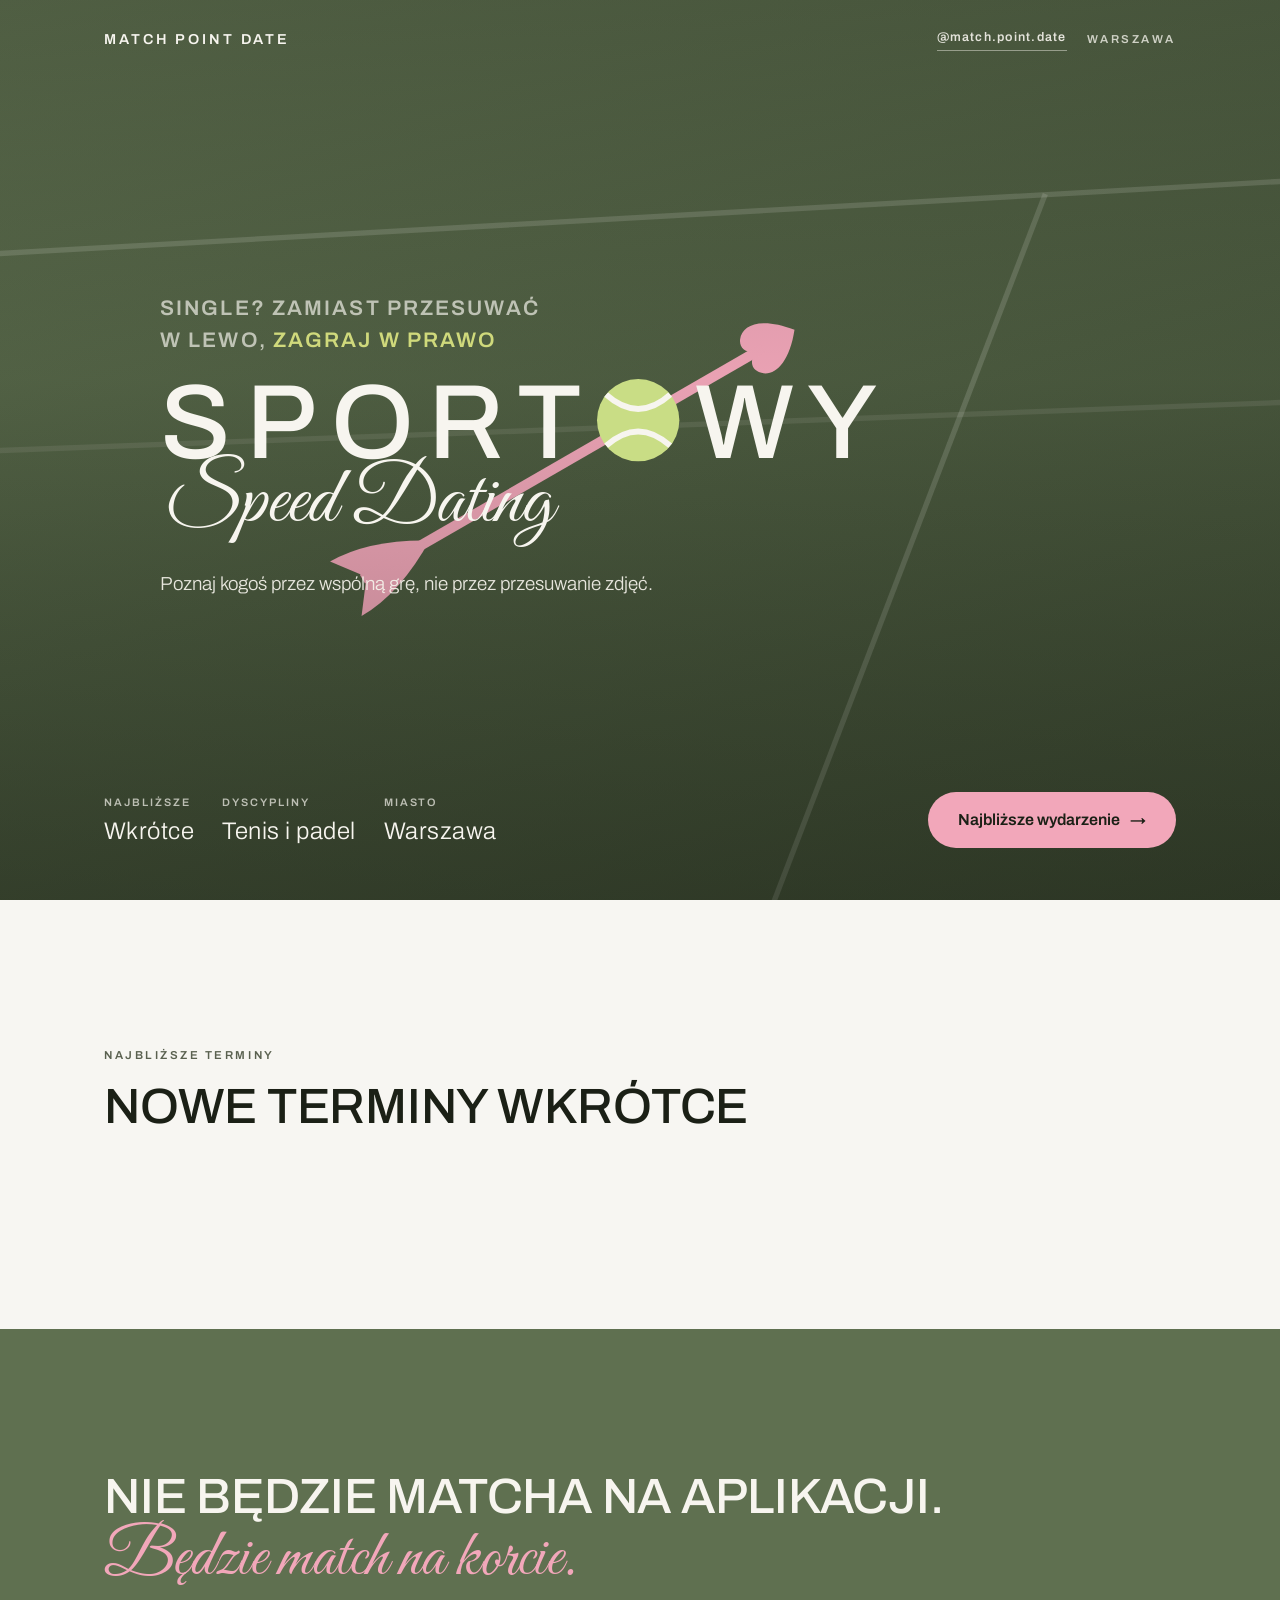
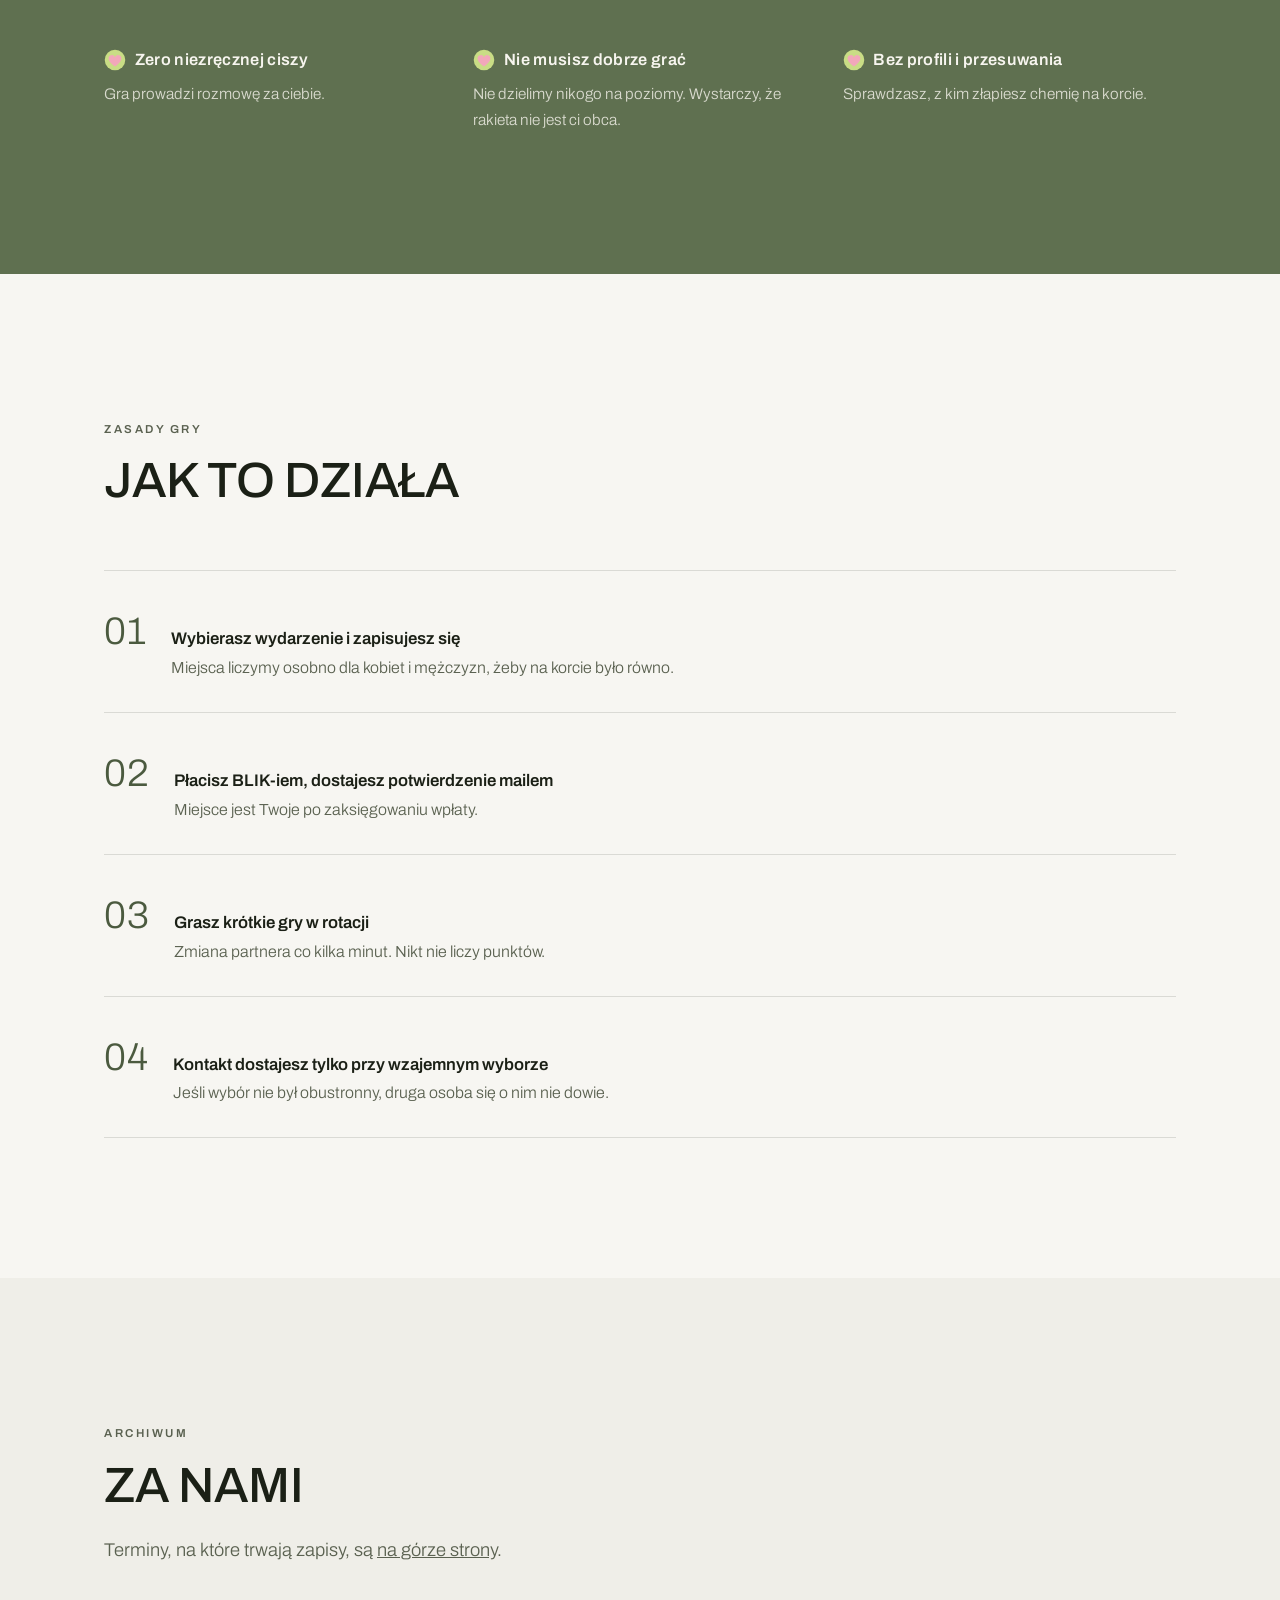
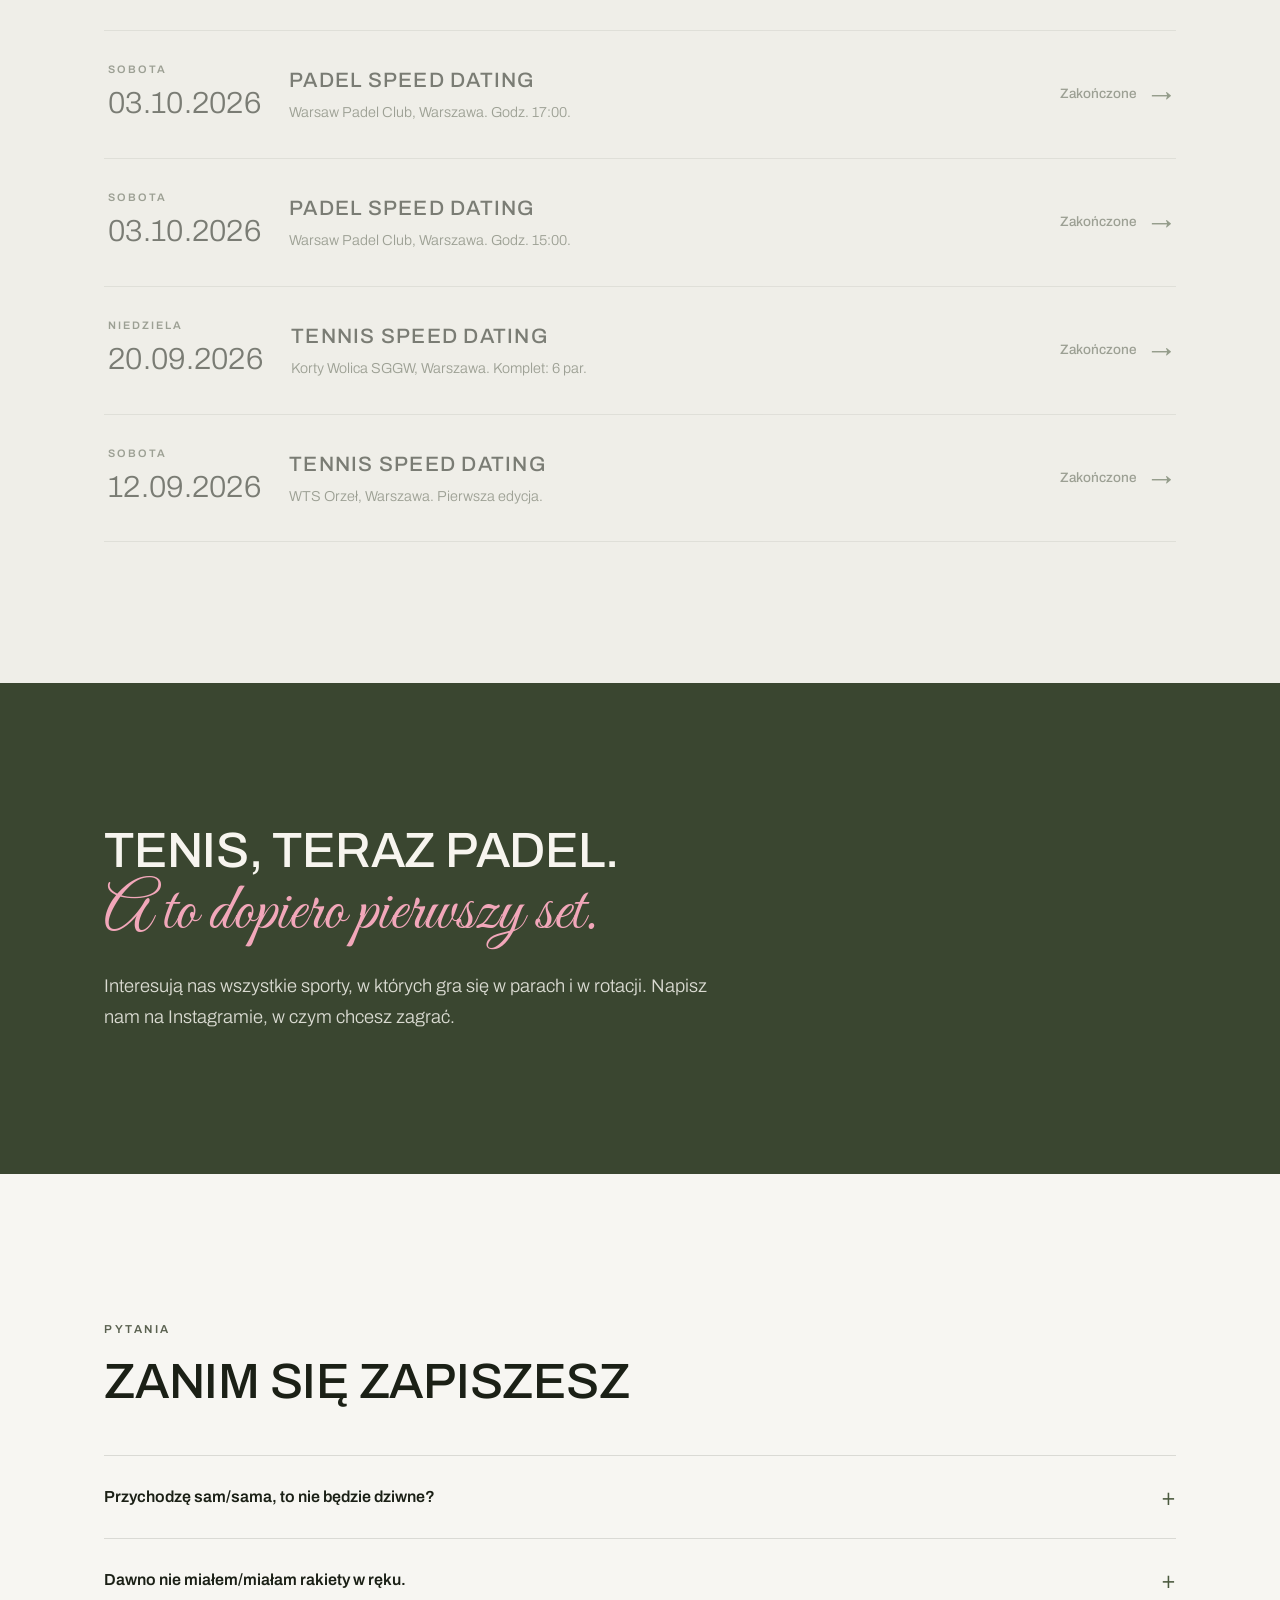
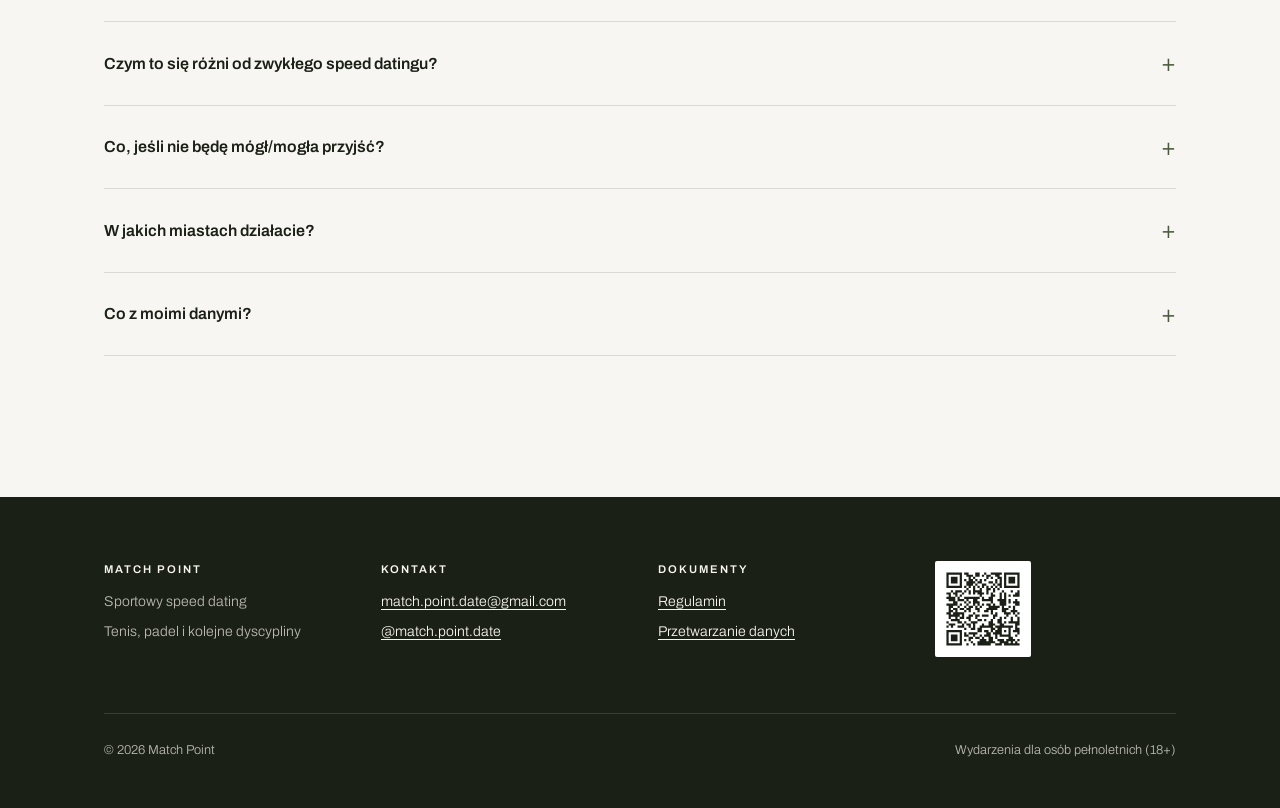
==== commit 088680b7: "Wydarzenie schodzi ze sprzedazy samo, o godzinie startu Padel z 03.10 wisial na stronie jako najbliz" ====
--- a/index.html
+++ b/index.html
@@ -85,12 +85,12 @@
 
   <div class="wrap hero-bottom">
     <ul class="meta meta--home">
-      <li><span class="k">Najbliższe</span><span class="v" data-next-date>03.10.2026, 15:00</span></li>
+      <li><span class="k">Najbliższe</span><span class="v" data-next-date>18.10.2026, 17:00</span></li>
       <li><span class="k">Dyscypliny</span><span class="v">Tenis i&nbsp;padel</span></li>
       <li><span class="k">Miasto</span><span class="v">Warszawa</span></li>
     </ul>
     <div>
-      <a class="cta" href="tennis-speed-dating-20-09.html" data-next-link>
+      <a class="cta" href="tennis-speed-dating-18-10.html" data-next-link>
         Najbliższe wydarzenie <span class="arw" aria-hidden="true">→</span>
       </a>
       <p class="cta-note" data-spots-summary>6 kobiet i 6 mężczyzn</p>
@@ -200,22 +200,22 @@
 
     <div class="fixtures">
       <!-- >>> ARCHIWUM: pisze je aplikacja z config.js (past) -->
+      <a class="fixture fixture--past" href="padel-speed-dating-03-10.html">
+        <span class="when"><small>Sobota</small>03.10.2026</span>
+        <span class="what">
+          Padel Speed Dating
+          <span class="where">Warsaw Padel Club, Warszawa. Godz. 17:00.</span>
+        </span>
+        <span class="go">
+          <span class="free">Zakończone</span>
+          <span class="arw" aria-hidden="true">→</span>
+        </span>
+      </a>
       <a class="fixture fixture--past" href="padel-speed-dating-03-10-1500.html">
         <span class="when"><small>Sobota</small>03.10.2026</span>
         <span class="what">
           Padel Speed Dating
-          <span class="where">Warsaw Padel Club, Warszawa</span>
-        </span>
-        <span class="go">
-          <span class="free">Zakończone</span>
-          <span class="arw" aria-hidden="true">→</span>
-        </span>
-      </a>
-      <a class="fixture fixture--past" href="padel-speed-dating-03-10.html">
-        <span class="when"><small>Sobota</small>03.10.2026</span>
-        <span class="what">
-          Padel Speed Dating
-          <span class="where">Warsaw Padel Club, Warszawa</span>
+          <span class="where">Warsaw Padel Club, Warszawa. Godz. 15:00.</span>
         </span>
         <span class="go">
           <span class="free">Zakończone</span>
@@ -335,6 +335,16 @@
   const ep = (MATCHPOINT.sheetEndpoint || '').trim();
   const e  = MATCHPOINT.next;
 
+  /* Karty sa wpisane w HTML przy publikacji, wiec karta minionego,
+     niezarchiwizowanego wydarzenia stalaby tu dalej z "Zapisz sie".
+     Chowamy ja, gdy config uznal termin za miniony. */
+  MATCHPOINT_WYDARZENIA.upcoming.filter(MATCHPOINT.minelo).forEach(ev => {
+    document.querySelectorAll('[data-free="' + ev.id + '"]').forEach(n => {
+      const karta = n.closest('.card');
+      if (karta) karta.remove();
+    });
+  });
+
   /* "Wybierz, w co zagrasz" ma sens, gdy w sprzedazy sa rozne
      dyscypliny. Gdy zostaje jeden termin, nie ma czego wybierac,
      a gdy wszystkie sa z tej samej dyscypliny (np. dwa sloty padla
@@ -342,13 +352,26 @@
      W HTML zostaje wersja ogolna, bo tak czyta te sekcje Google
      i ktos z wylaczonym skryptem.                                  */
   const naglowekTerminow = document.querySelector('#terminy .h2');
+  const brakTerminow = MATCHPOINT.upcoming.length === 0;
   if (naglowekTerminow) {
     const sporty = MATCHPOINT.upcoming.map(x => x.sport);
-    if (MATCHPOINT.upcoming.length === 1) {
+    if (brakTerminow) {
+      naglowekTerminow.textContent = 'Nowe terminy wkrótce';
+    } else if (MATCHPOINT.upcoming.length === 1) {
       naglowekTerminow.textContent = 'Najbliższy termin';
     } else if (sporty.every(x => x === sporty[0])) {
       naglowekTerminow.textContent = 'Wybierz termin';
     }
+  }
+
+  /* Wszystko w sprzedazy juz minelo, a nowego nikt nie dodal: hero
+     nie moze wtedy podawac minionej daty jako najblizszej. */
+  if (brakTerminow) {
+    document.querySelectorAll('[data-next-date]').forEach(n => n.textContent = 'Wkrótce');
+    document.querySelectorAll('[data-next-link]').forEach(a => a.href = '#terminy');
+    const podpis = document.querySelector('[data-spots-summary]');
+    if (podpis) podpis.textContent = '';
+    return;
   }
 
   document.querySelectorAll('[data-next-link]').forEach(a => a.href = e.page);
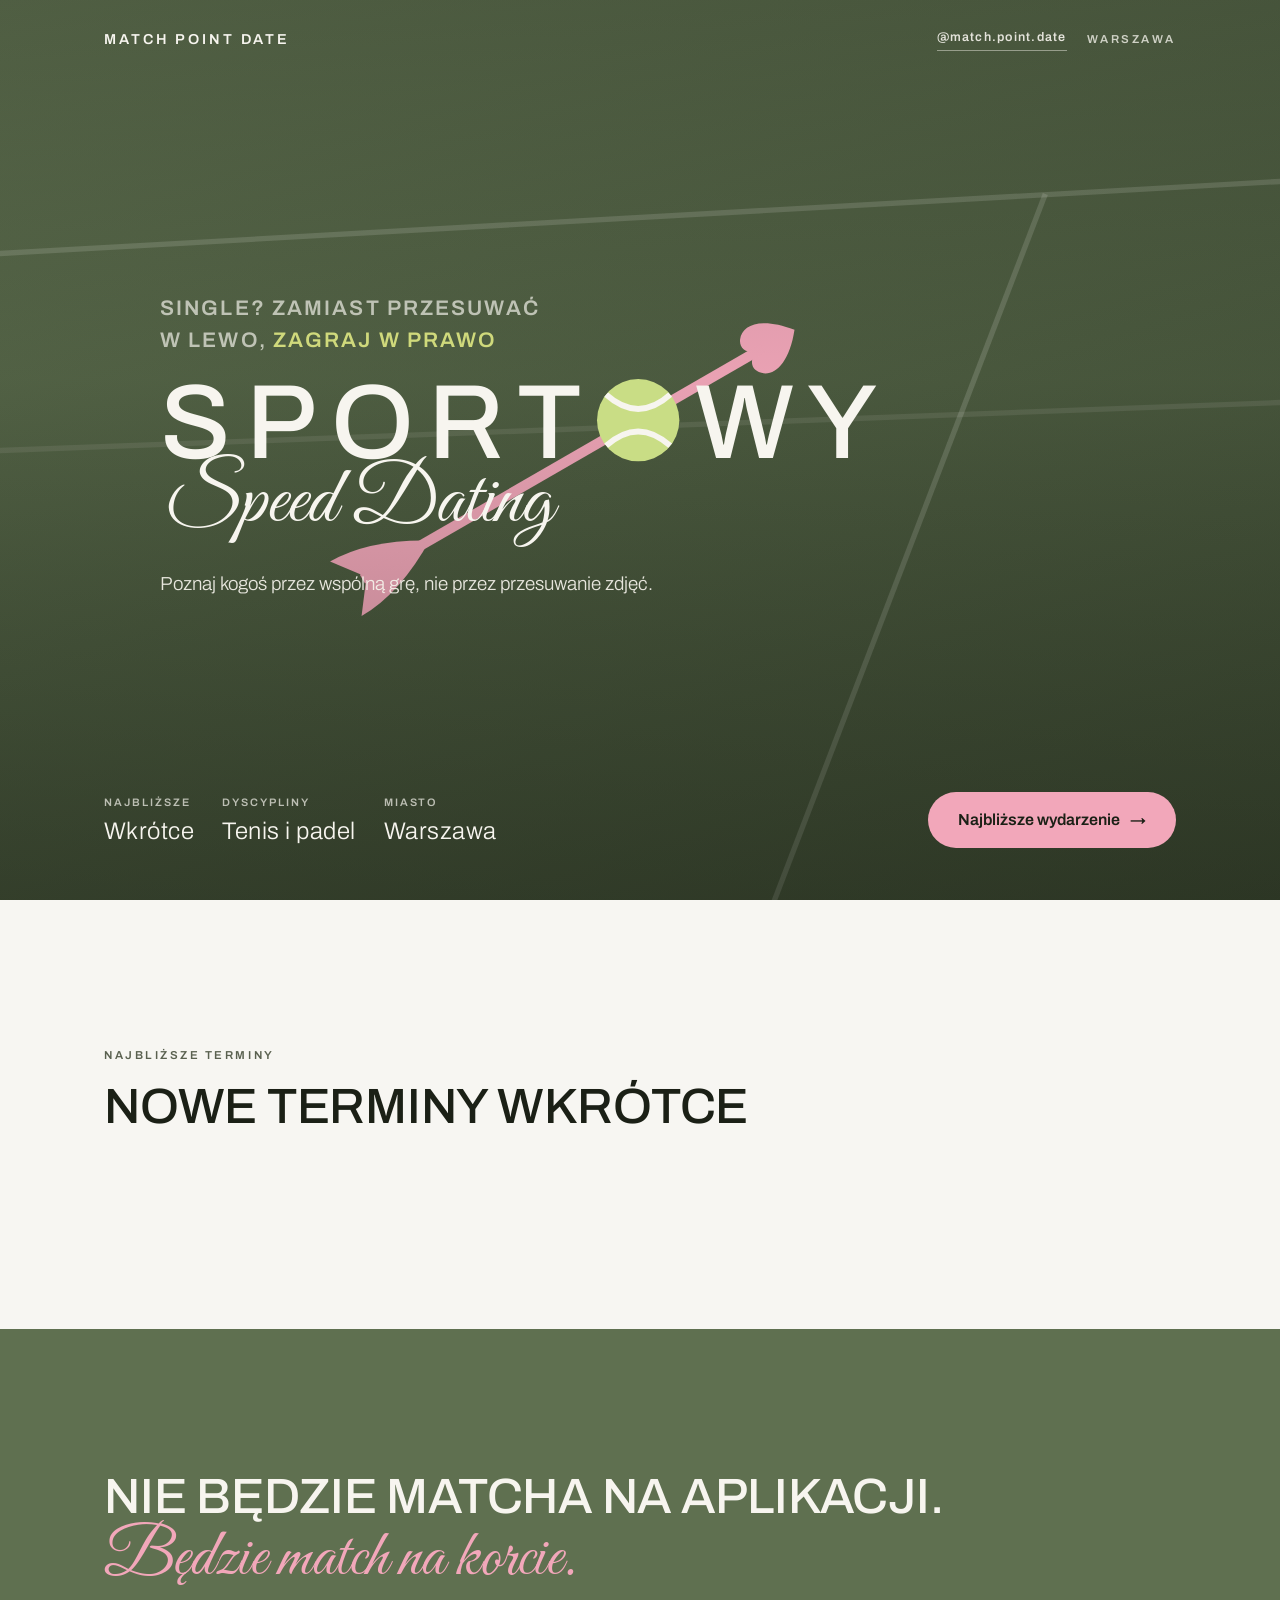
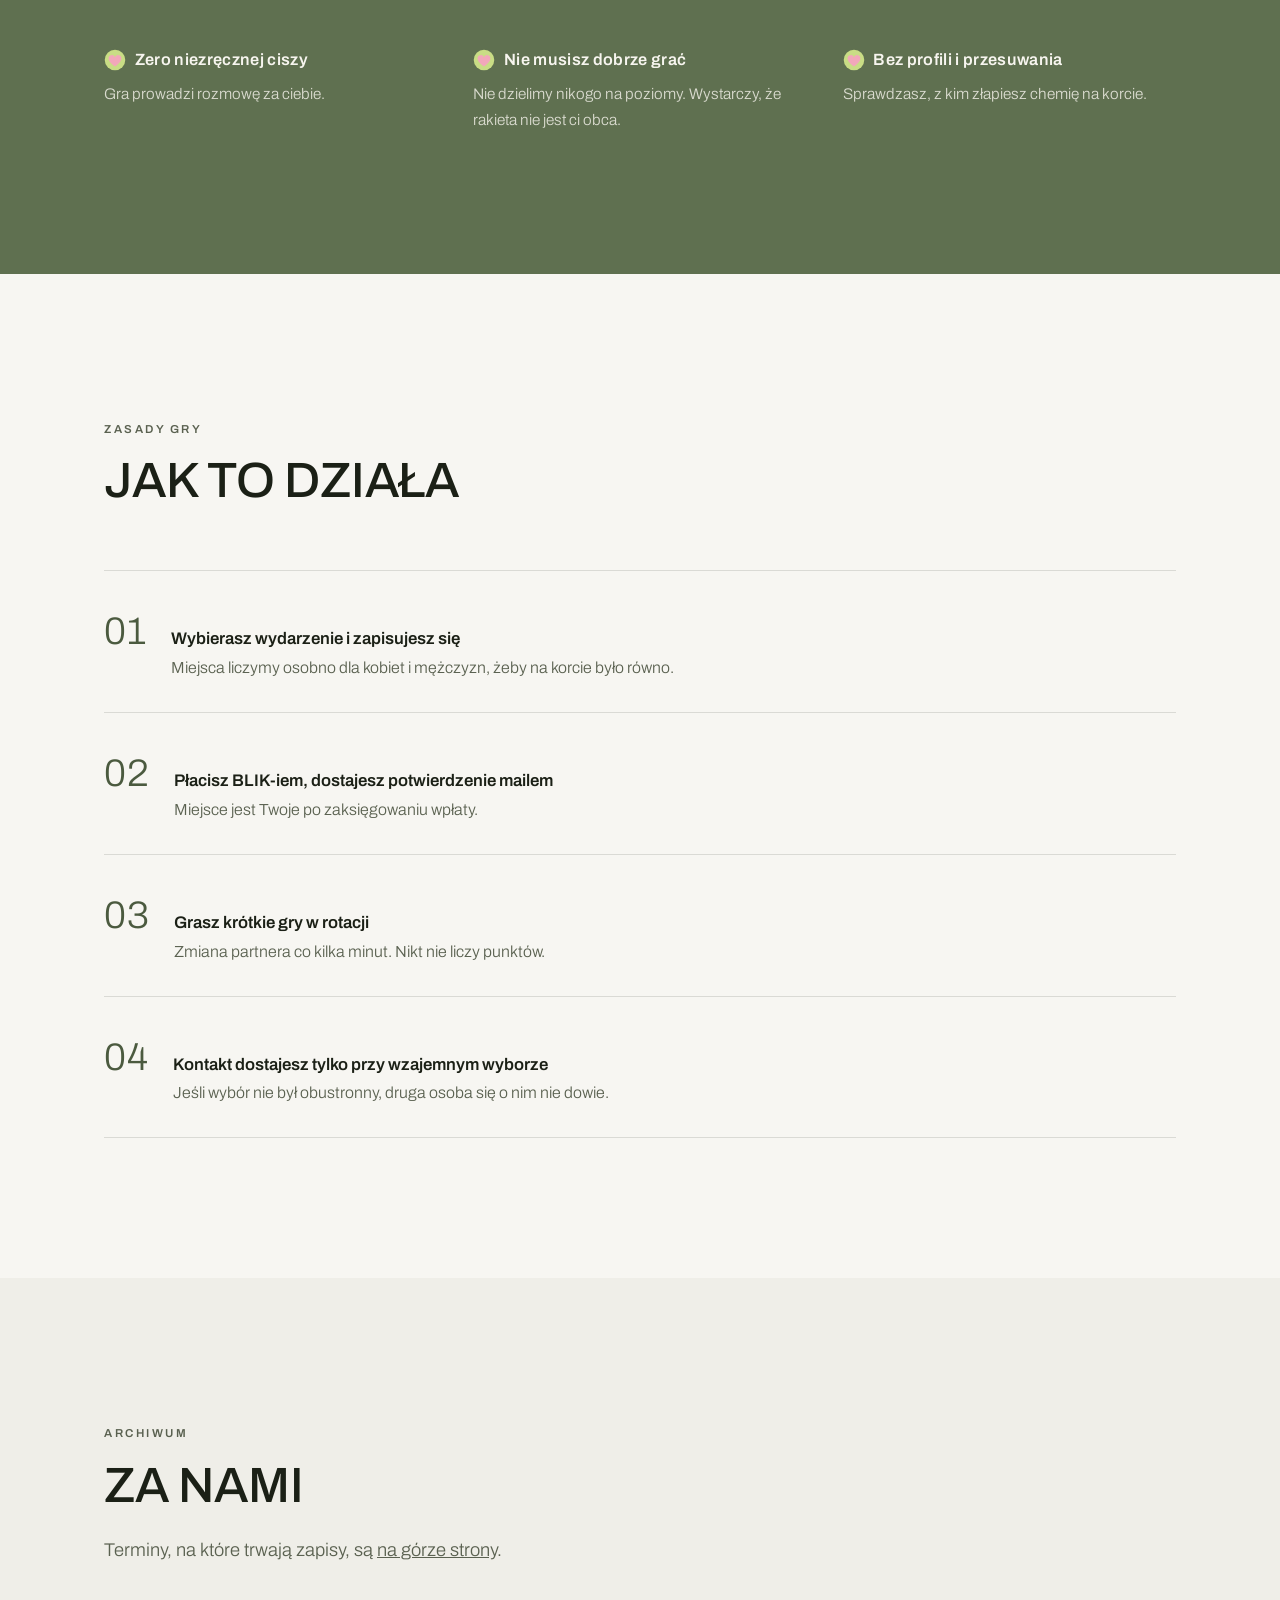
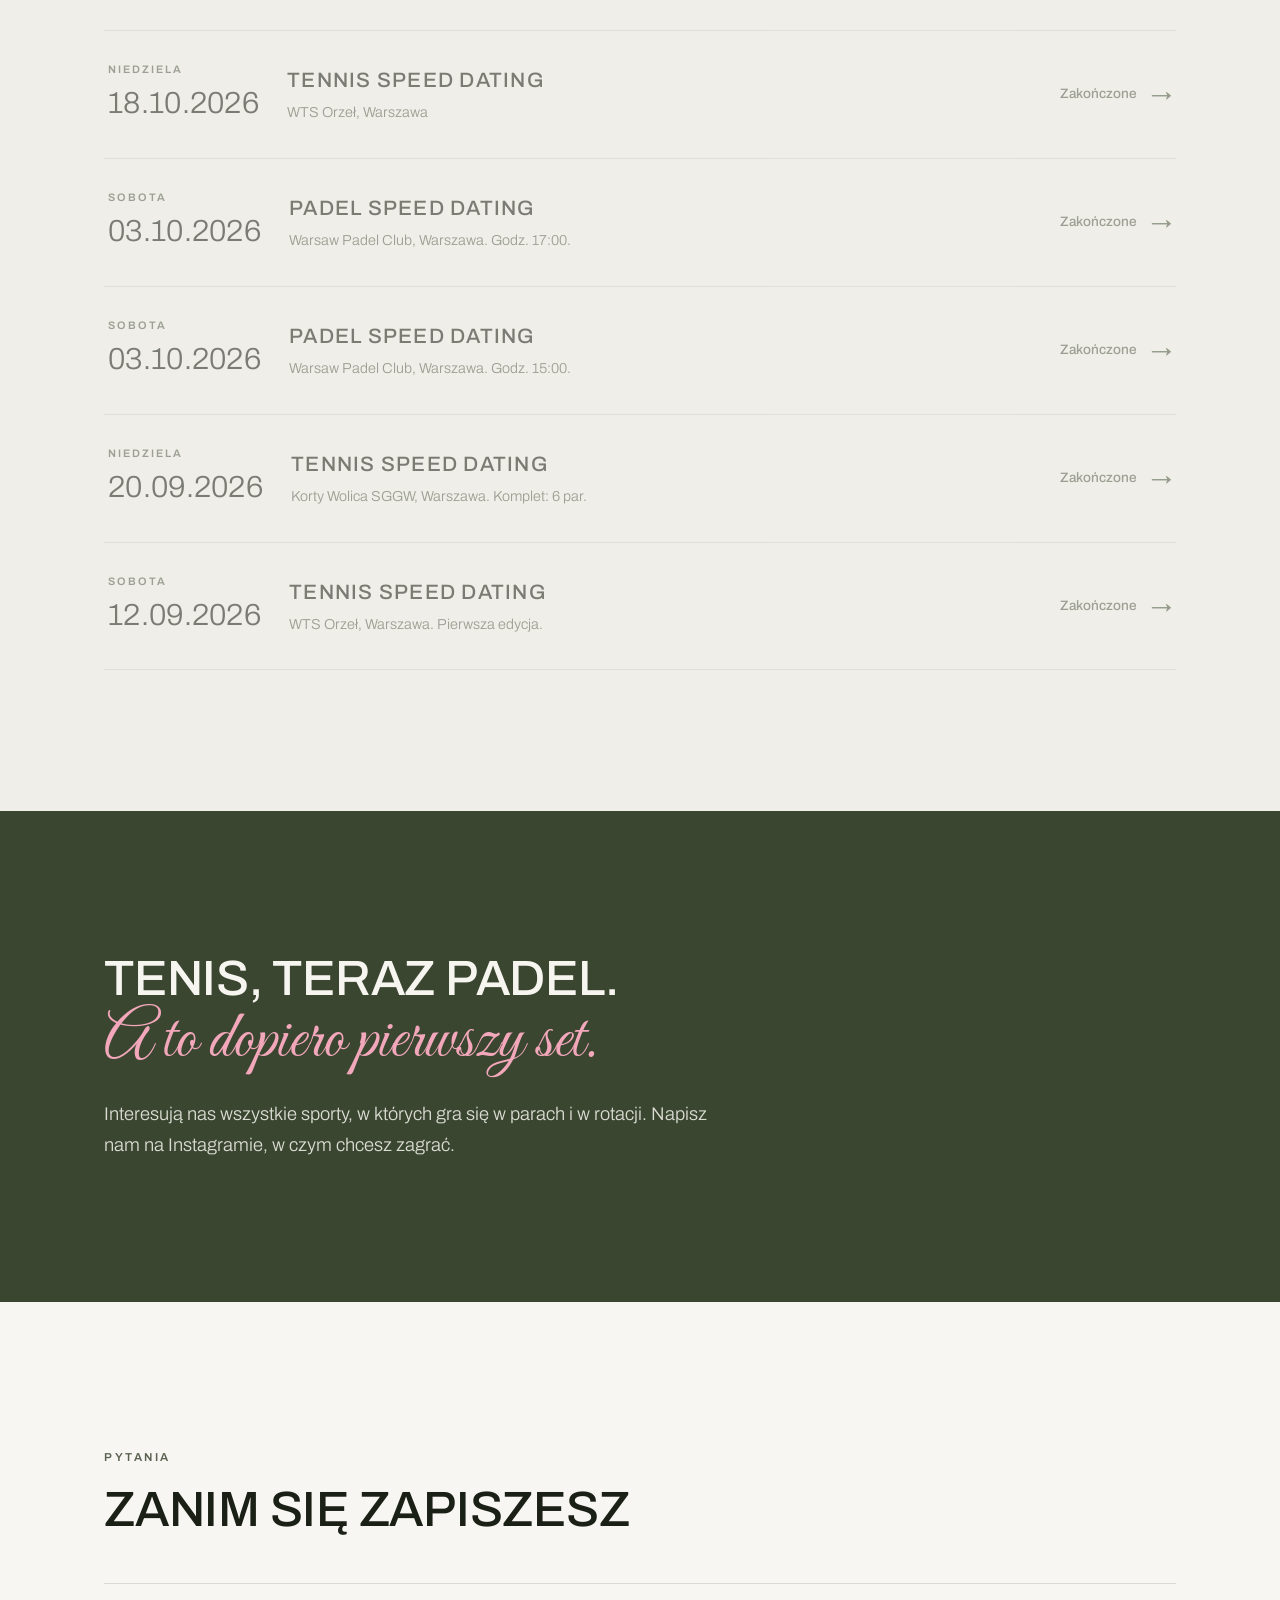
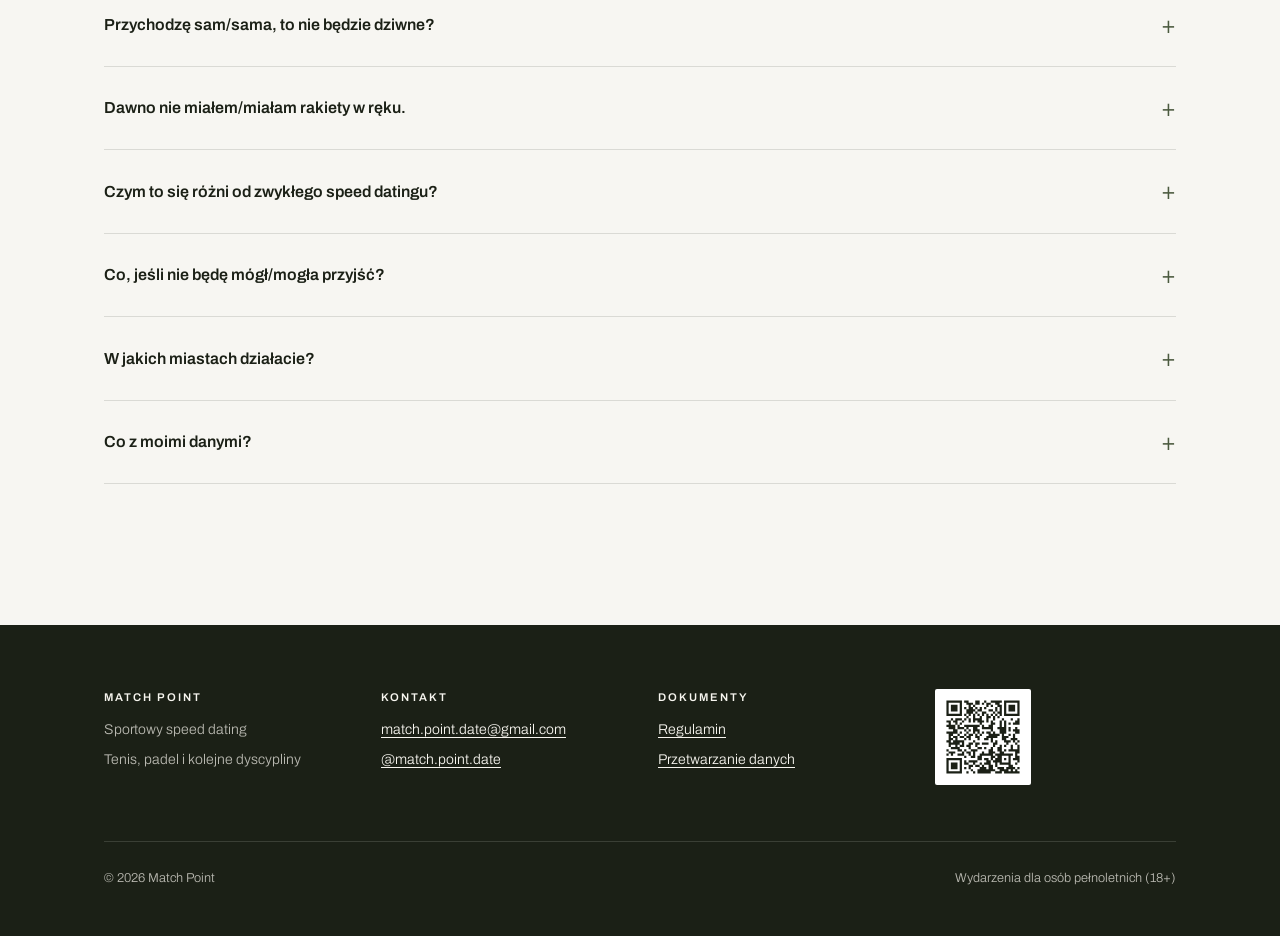
==== commit 157d795b: "Archiwum: Tennis Speed Dating 18.10.2026 (aplikacja)" ====
--- a/index.html
+++ b/index.html
@@ -114,18 +114,6 @@
 
     <div class="cards">
       <!-- >>> KARTY: pisze je aplikacja z config.js, reczne zmiany przepadna -->
-      <a class="card" href="tennis-speed-dating-18-10.html">
-        <span class="kicker">Tenis · Warszawa</span>
-        <h3>Tennis Speed&nbsp;Dating</h3>
-        <span class="when"><small>Niedziela · 17:00–19:30</small>18.10.2026</span>
-        <p class="where">
-          WTS Orzeł, Podskarbińska&nbsp;14<br>
-          Kort ziemny, poziom początkujący+. Wiek 30–45.
-        </p>
-        <span class="spacer"></span>
-        <span class="free" data-free="TSD-1810">Zapisy otwarte</span>
-        <span class="card-go">Zapisz się →</span>
-      </a>
       <!-- <<< KARTY -->
     </div>
   </div>
@@ -200,6 +188,17 @@
 
     <div class="fixtures">
       <!-- >>> ARCHIWUM: pisze je aplikacja z config.js (past) -->
+      <a class="fixture fixture--past" href="tennis-speed-dating-18-10.html">
+        <span class="when"><small>Niedziela</small>18.10.2026</span>
+        <span class="what">
+          Tennis Speed Dating
+          <span class="where">WTS Orzeł, Warszawa</span>
+        </span>
+        <span class="go">
+          <span class="free">Zakończone</span>
+          <span class="arw" aria-hidden="true">→</span>
+        </span>
+      </a>
       <a class="fixture fixture--past" href="padel-speed-dating-03-10.html">
         <span class="when"><small>Sobota</small>03.10.2026</span>
         <span class="what">
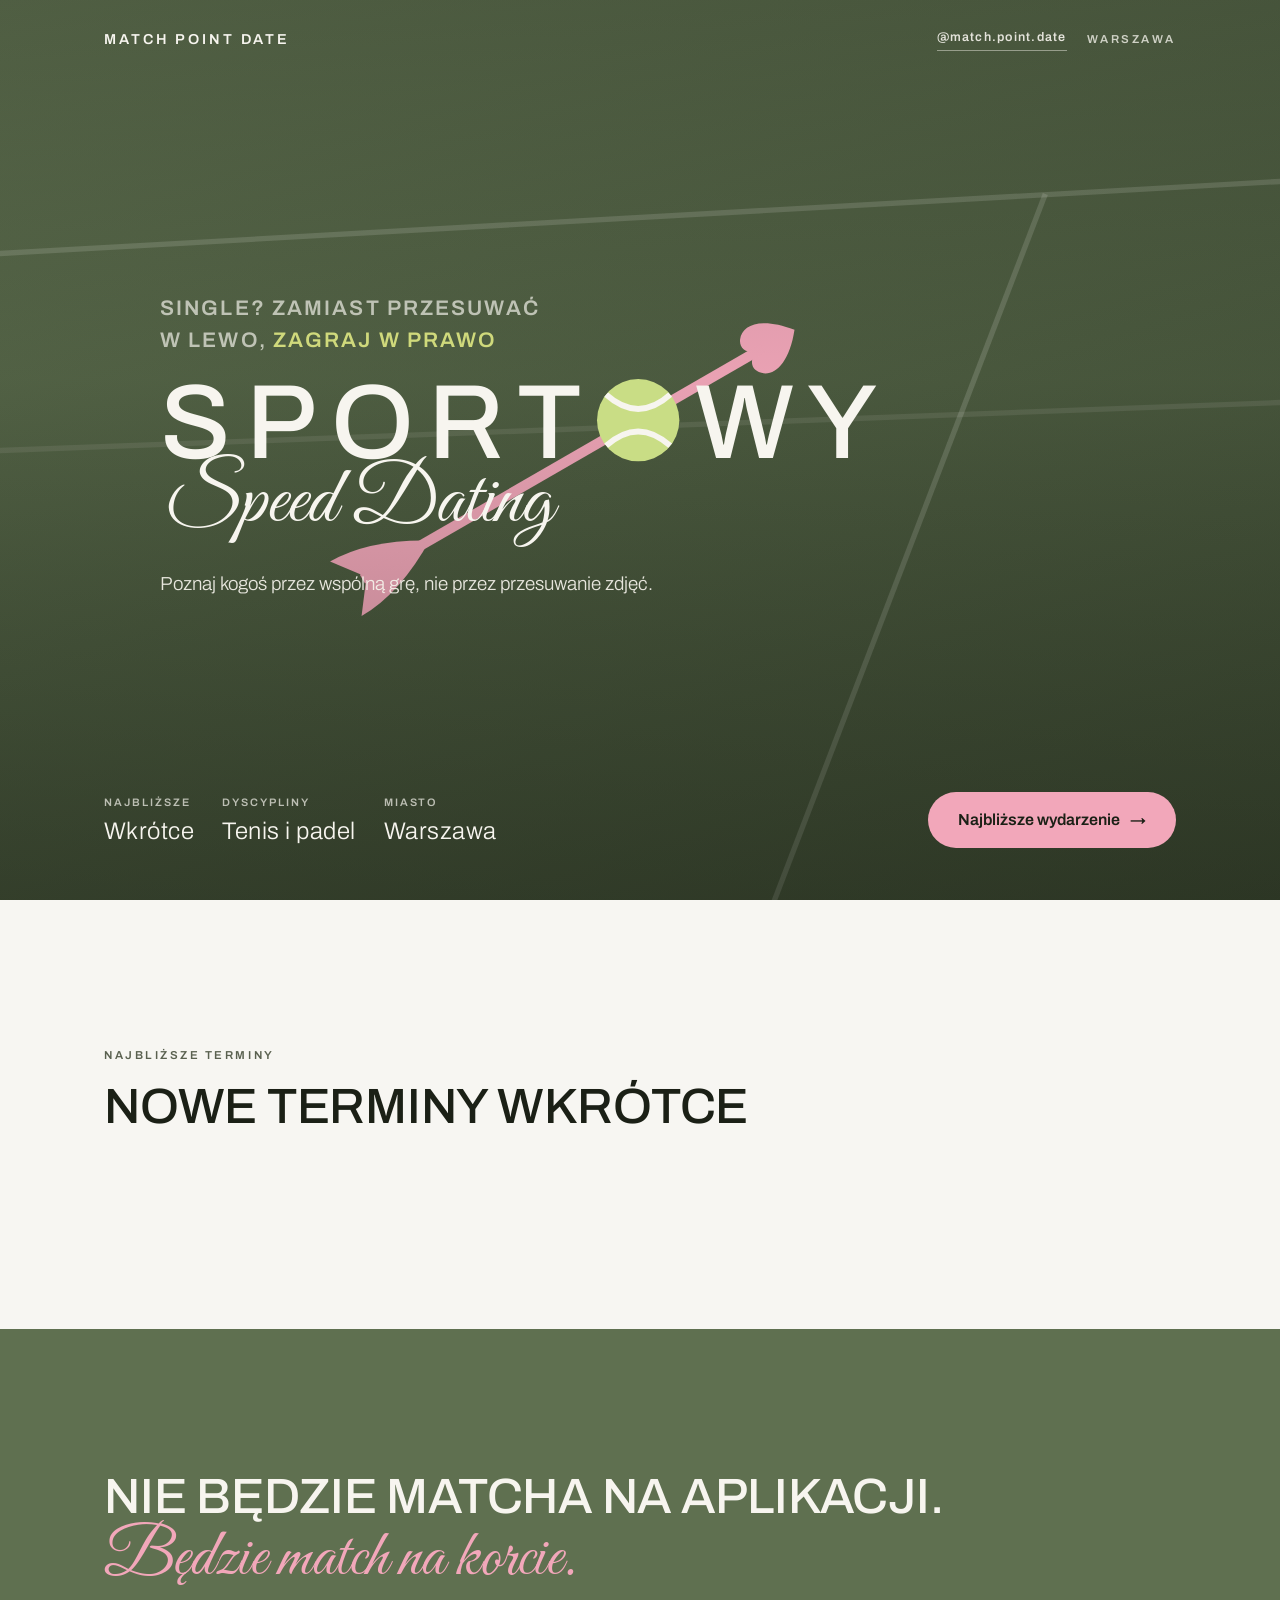
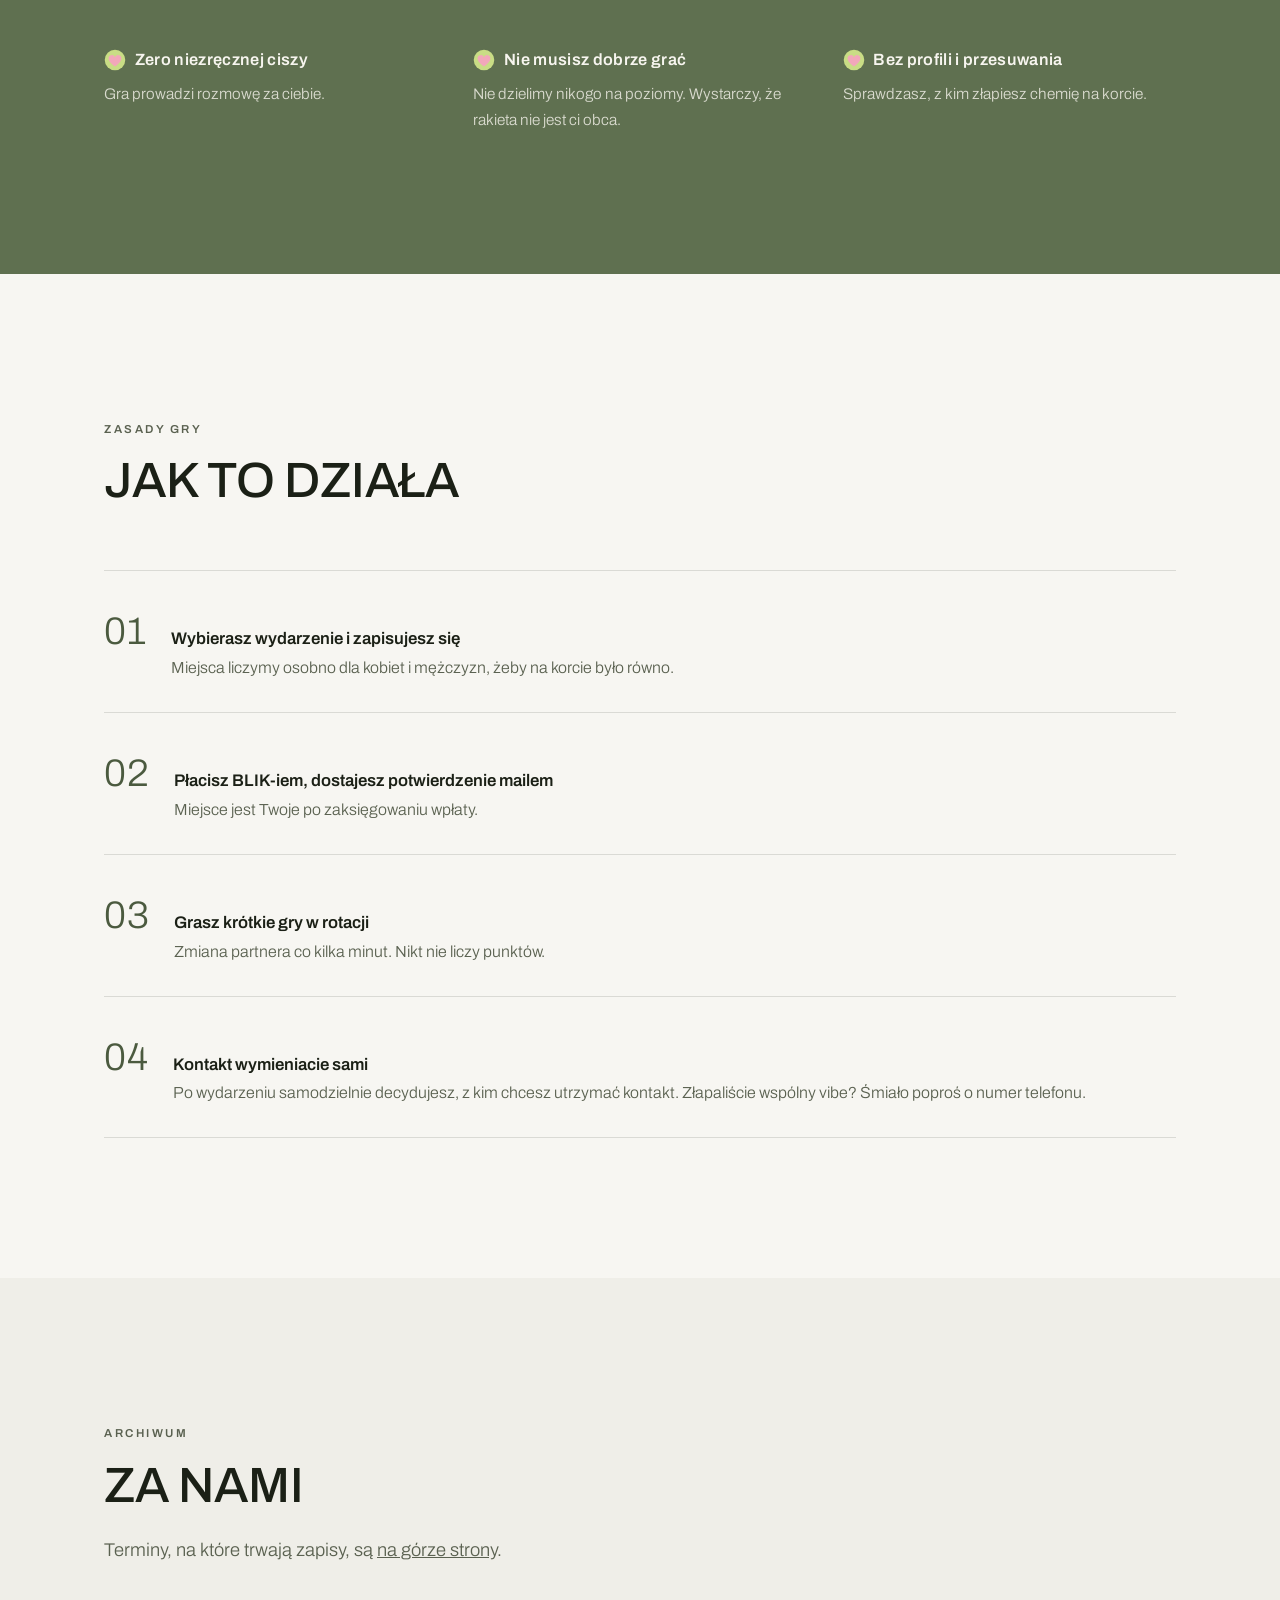
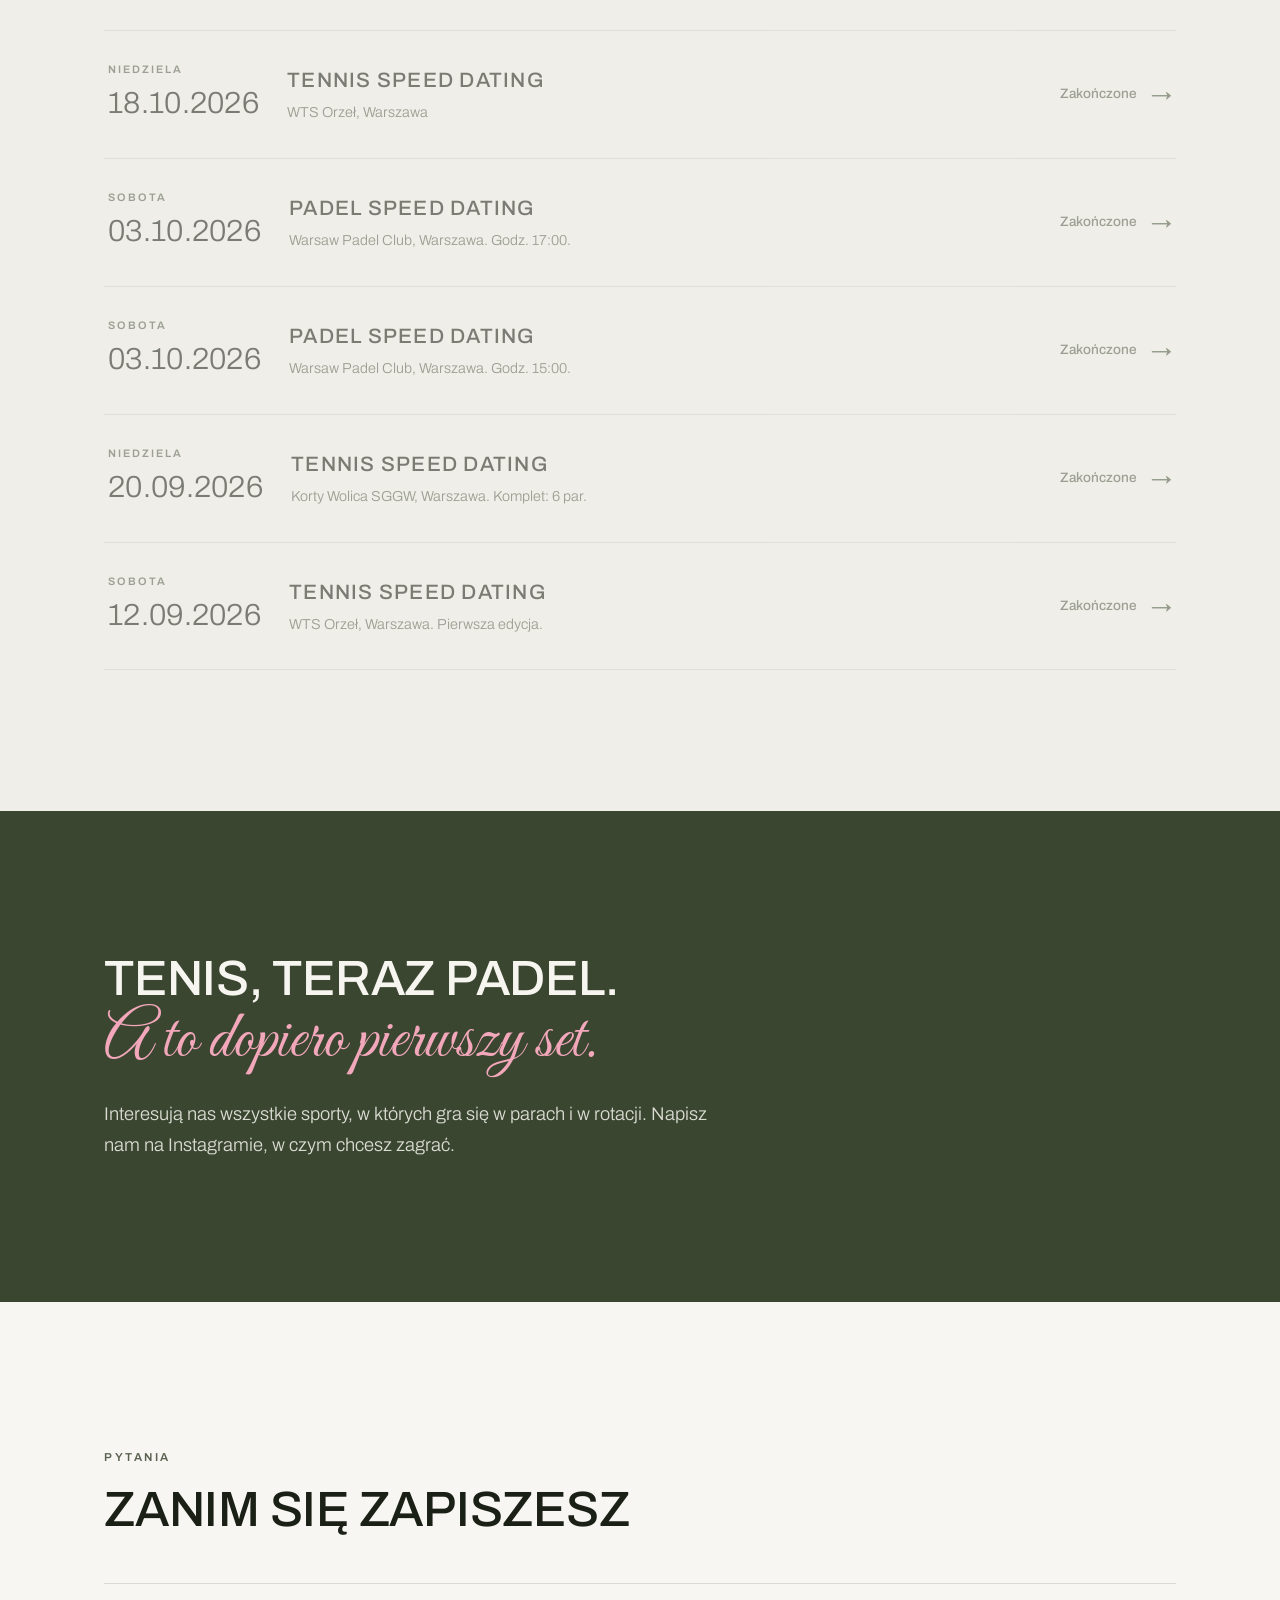
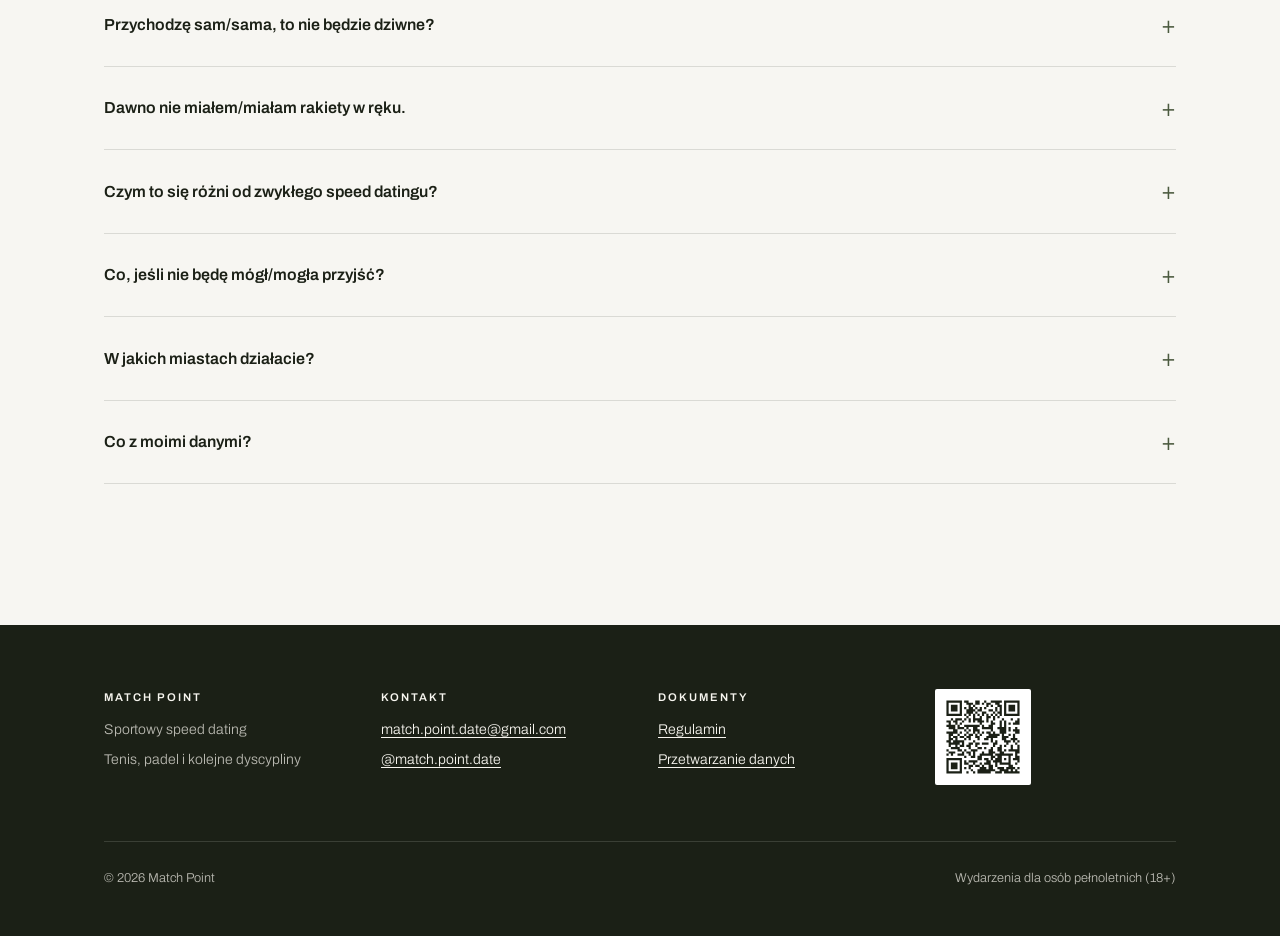
==== commit 41249be4: "Bez przekazywania numerow przy wzajemnym wyborze Uczestnicy wymieniaja sie kontaktami sami, organiza" ====
--- a/index.html
+++ b/index.html
@@ -85,12 +85,12 @@
 
   <div class="wrap hero-bottom">
     <ul class="meta meta--home">
-      <li><span class="k">Najbliższe</span><span class="v" data-next-date>18.10.2026, 17:00</span></li>
+      <li><span class="k">Najbliższe</span><span class="v" data-next-date>28.11.2026, 09:00</span></li>
       <li><span class="k">Dyscypliny</span><span class="v">Tenis i&nbsp;padel</span></li>
       <li><span class="k">Miasto</span><span class="v">Warszawa</span></li>
     </ul>
     <div>
-      <a class="cta" href="tennis-speed-dating-18-10.html" data-next-link>
+      <a class="cta" href="padel-speed-dating-28-11.html" data-next-link>
         Najbliższe wydarzenie <span class="arw" aria-hidden="true">→</span>
       </a>
       <p class="cta-note" data-spots-summary>6 kobiet i 6 mężczyzn</p>
@@ -114,6 +114,18 @@
 
     <div class="cards">
       <!-- >>> KARTY: pisze je aplikacja z config.js, reczne zmiany przepadna -->
+      <a class="card card--padel" href="padel-speed-dating-28-11.html">
+        <span class="kicker">Padel · Warszawa</span>
+        <h3>Padel Speed&nbsp;Dating</h3>
+        <span class="when"><small>Sobota · 09:00–11:30</small>28.11.2026</span>
+        <p class="where">
+          Rakiety PGE Narodowy, Błonia stadionu PGE&nbsp;Narodowy<br>
+          Wiek 30–45.
+        </p>
+        <span class="spacer"></span>
+        <span class="free" data-free="PSD-2811">Zapisy otwarte</span>
+        <span class="card-go">Zapisz się →</span>
+      </a>
       <!-- <<< KARTY -->
     </div>
   </div>
@@ -171,8 +183,8 @@
       </li>
       <li>
         <div>
-          <h3>Kontakt dostajesz tylko przy wzajemnym wyborze</h3>
-          <p>Jeśli wybór nie był obustronny, druga osoba się o&nbsp;nim nie dowie.</p>
+          <h3>Kontakt wymieniacie sami</h3>
+          <p>Po wydarzeniu samodzielnie decydujesz, z&nbsp;kim chcesz utrzymać kontakt. Złapaliście wspólny vibe? Śmiało poproś o&nbsp;numer telefonu.</p>
         </div>
       </li>
     </ol>
--- a/styles.css
+++ b/styles.css
@@ -807,6 +807,10 @@
   font-size:1.02rem; font-weight:600; letter-spacing:.04em;
 }
 .transit span{ font-weight:300; color:var(--ink-soft); font-size:.95rem; }
+/* Wiersz bez etykiety (aplikacja: pusta lewa kolumna) zajmuje cala
+   szerokosc, zamiast wisiec za pusta kratka. Selektor jest mocniejszy
+   niz .transit div w media query, wiec dziala na kazdej szerokosci. */
+.transit div.cala{ grid-template-columns:1fr; }
 
 /* --- lista "w cenie" / "co zabrac" --- */
 .ticks{ list-style:none; margin:24px 0 0; padding:0; display:grid; gap:12px; }
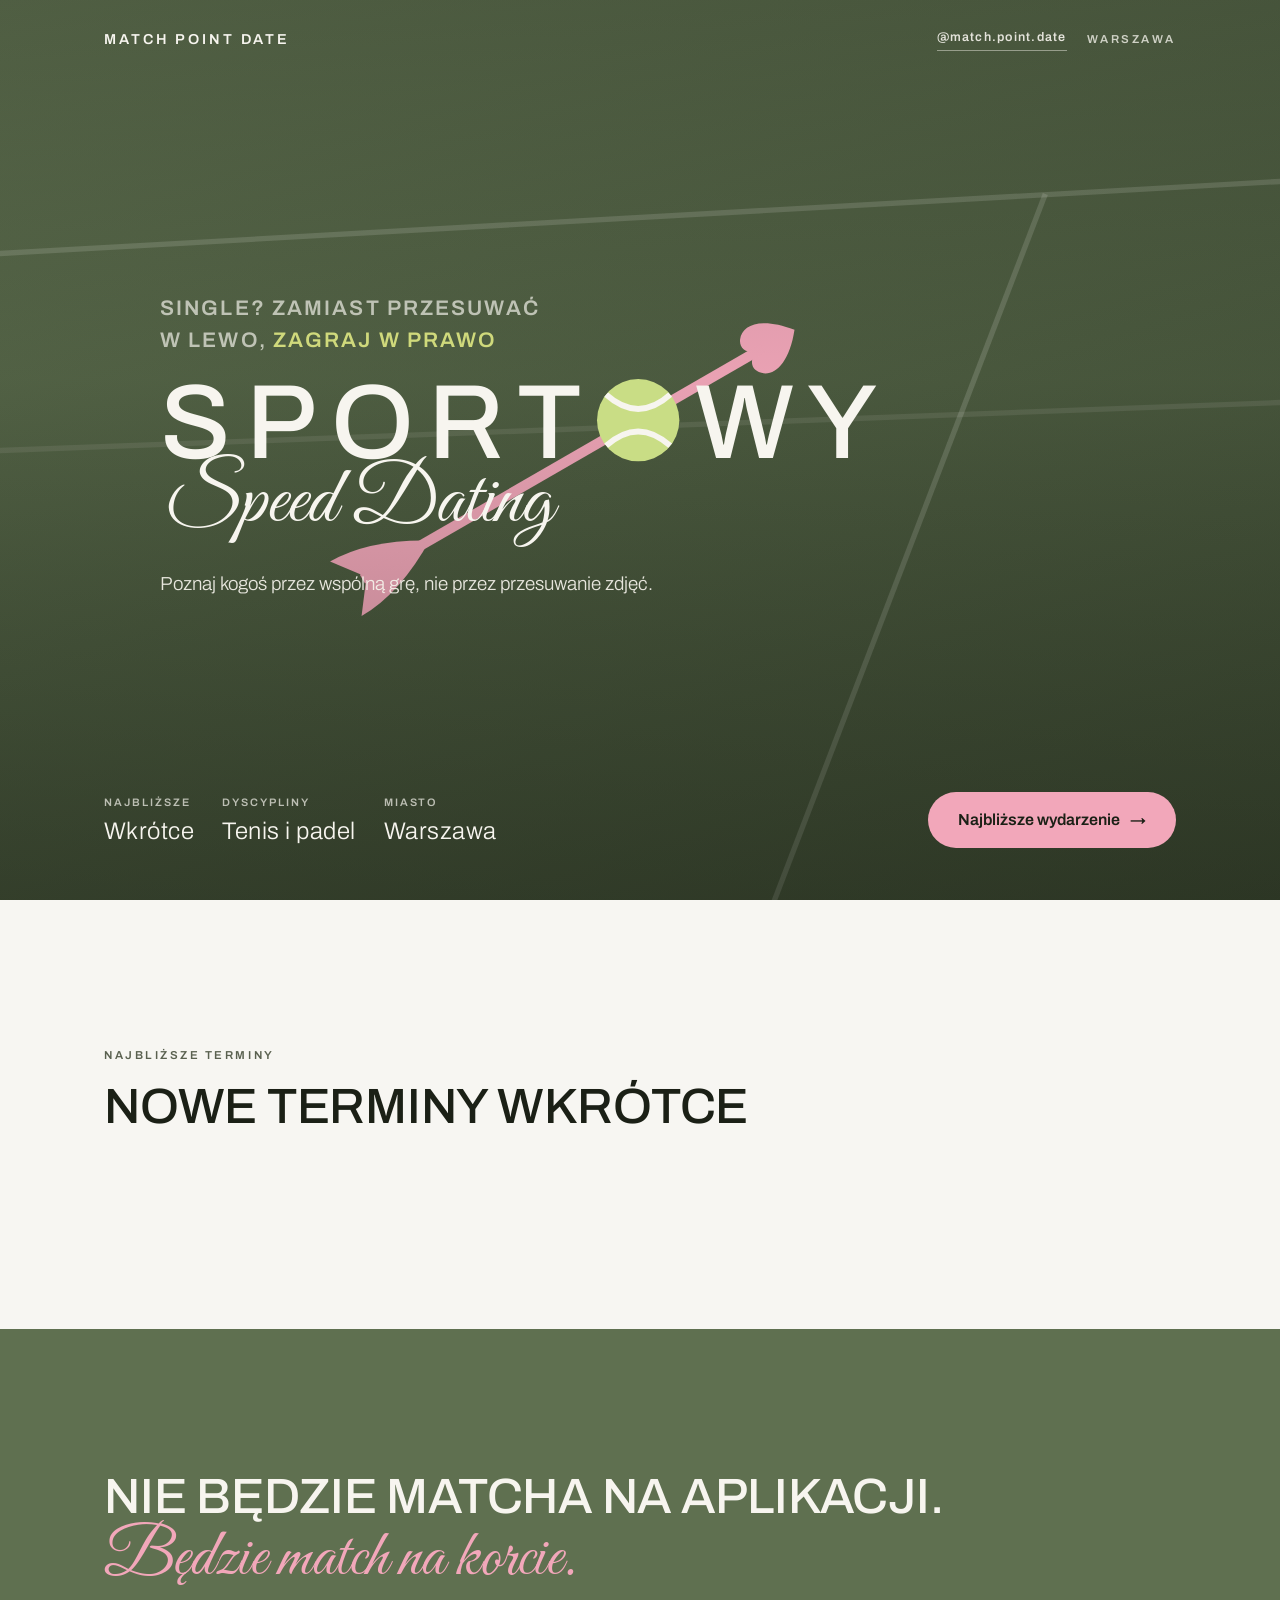
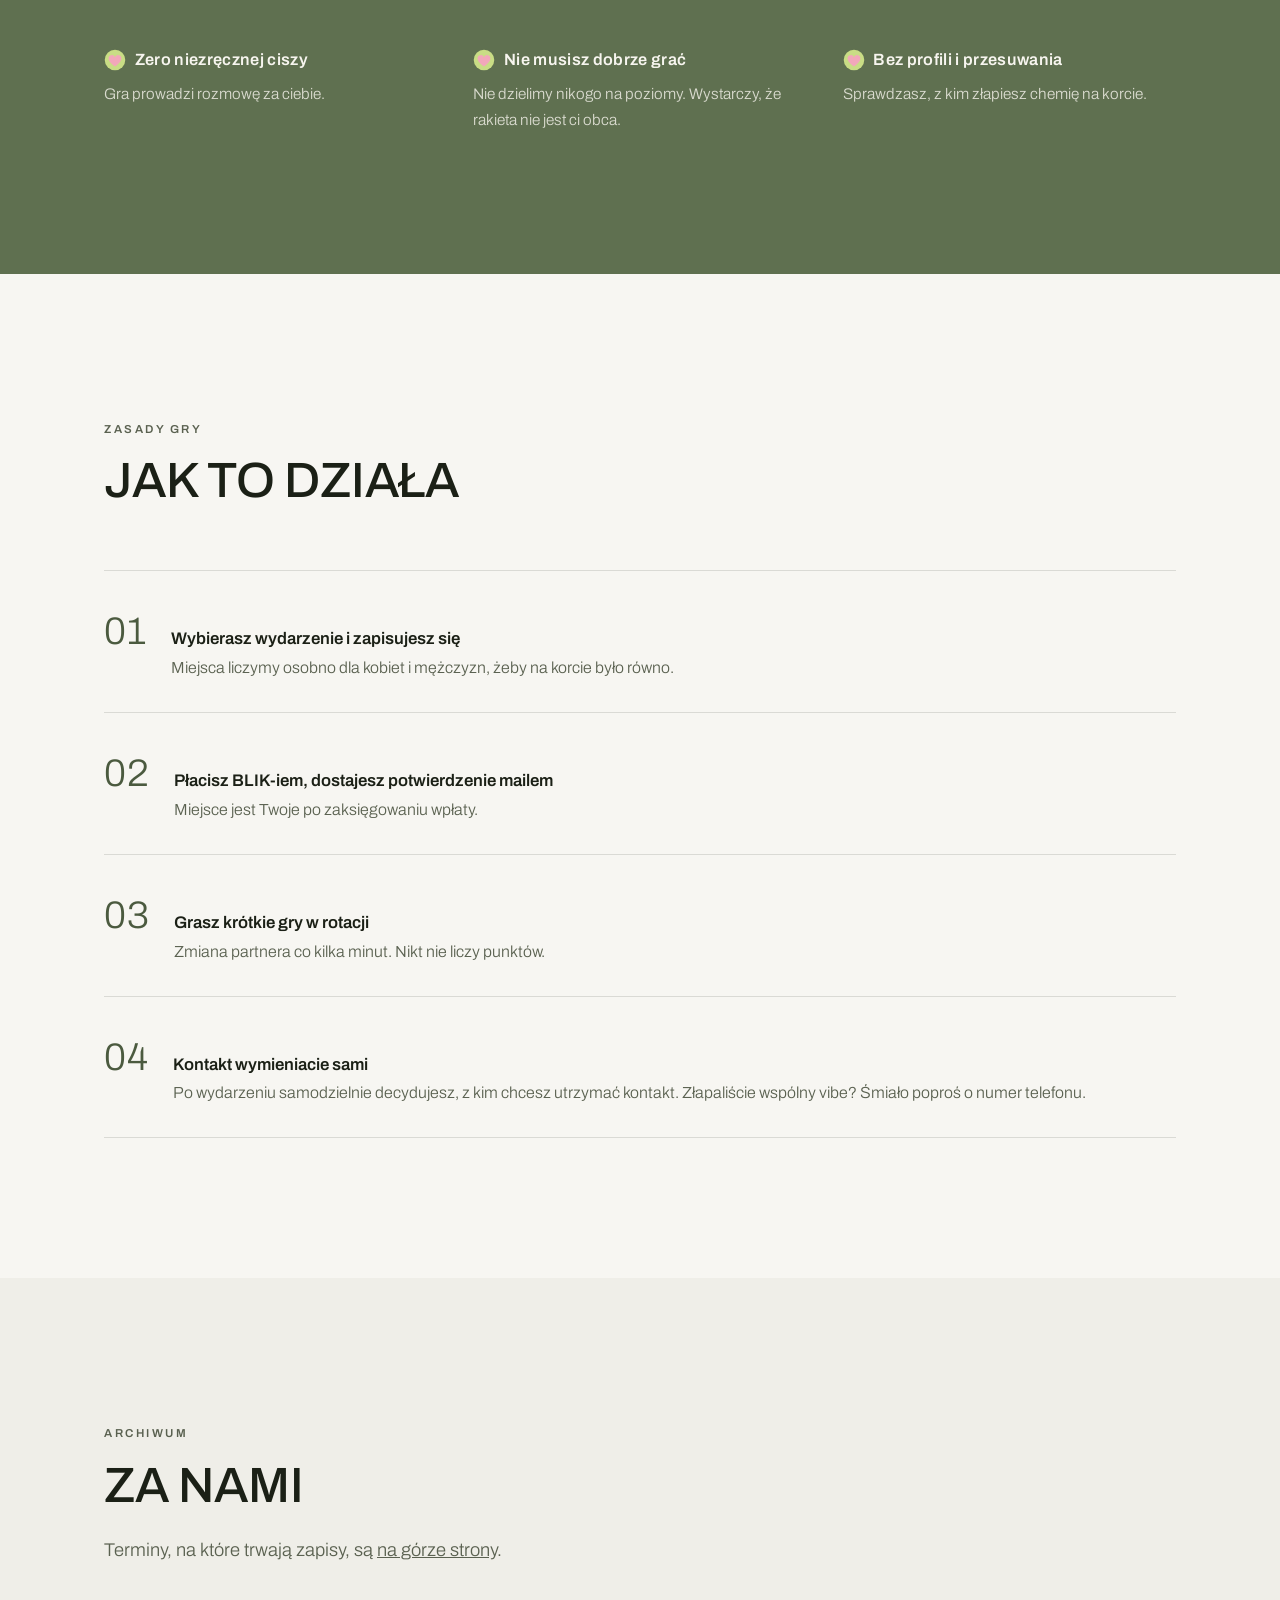
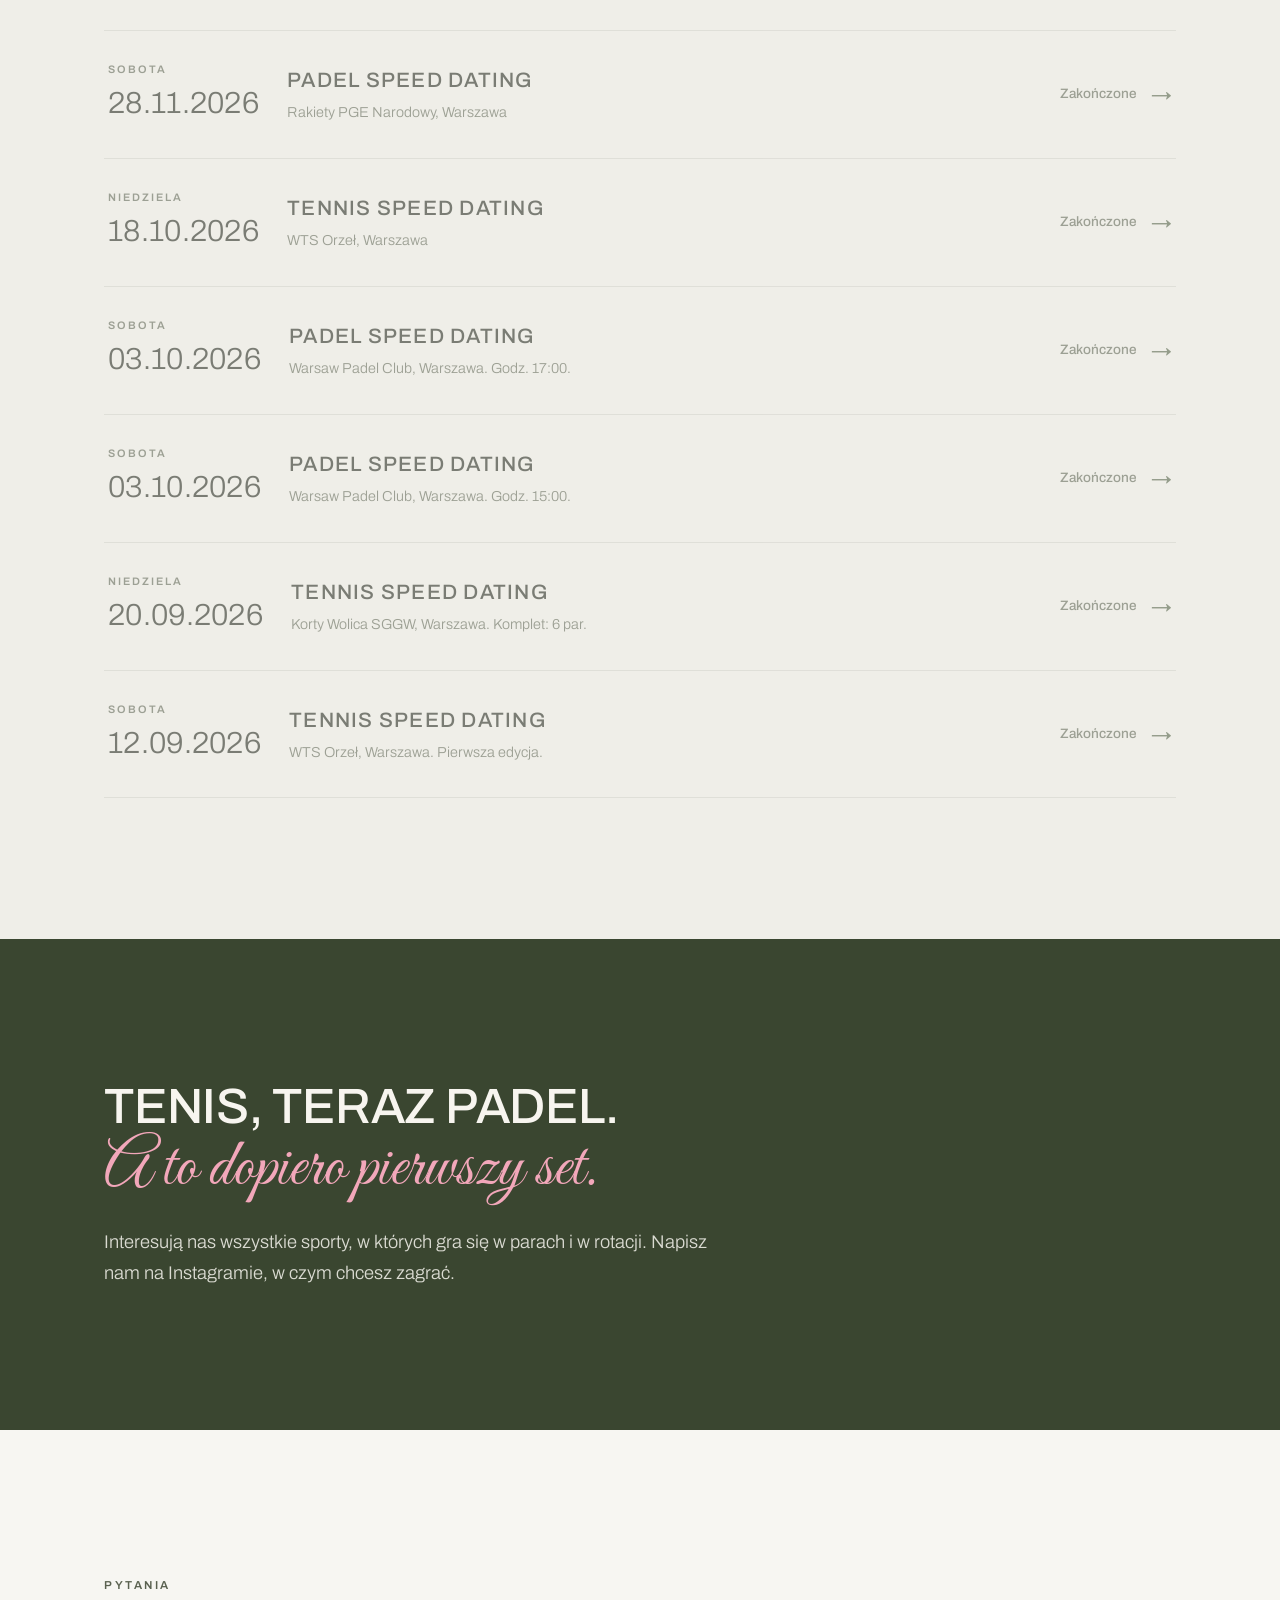
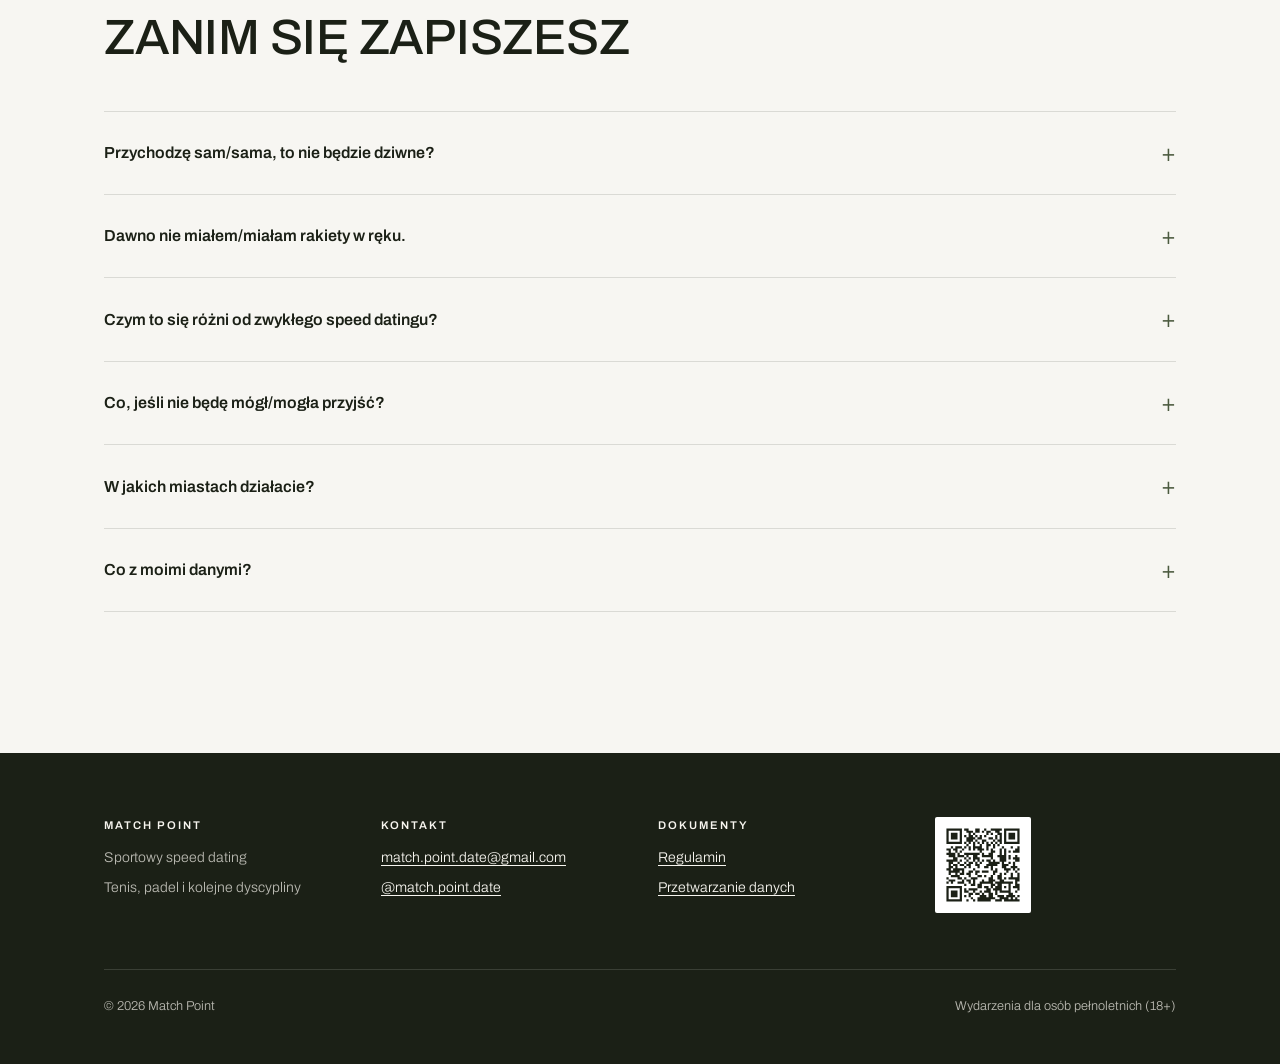
==== commit 976a63cb: "Archiwum: Padel Speed Dating 28.11.2026 09:30–11:00, padel-speed-dating-28-11.html (automat)" ====
--- a/index.html
+++ b/index.html
@@ -85,7 +85,7 @@
 
   <div class="wrap hero-bottom">
     <ul class="meta meta--home">
-      <li><span class="k">Najbliższe</span><span class="v" data-next-date>28.11.2026, 09:00</span></li>
+      <li><span class="k">Najbliższe</span><span class="v" data-next-date>28.11.2026, 09:30</span></li>
       <li><span class="k">Dyscypliny</span><span class="v">Tenis i&nbsp;padel</span></li>
       <li><span class="k">Miasto</span><span class="v">Warszawa</span></li>
     </ul>
@@ -114,18 +114,6 @@
 
     <div class="cards">
       <!-- >>> KARTY: pisze je aplikacja z config.js, reczne zmiany przepadna -->
-      <a class="card card--padel" href="padel-speed-dating-28-11.html">
-        <span class="kicker">Padel · Warszawa</span>
-        <h3>Padel Speed&nbsp;Dating</h3>
-        <span class="when"><small>Sobota · 09:00–11:30</small>28.11.2026</span>
-        <p class="where">
-          Rakiety PGE Narodowy, Błonia stadionu PGE&nbsp;Narodowy<br>
-          Wiek 30–45.
-        </p>
-        <span class="spacer"></span>
-        <span class="free" data-free="PSD-2811">Zapisy otwarte</span>
-        <span class="card-go">Zapisz się →</span>
-      </a>
       <!-- <<< KARTY -->
     </div>
   </div>
@@ -200,6 +188,17 @@
 
     <div class="fixtures">
       <!-- >>> ARCHIWUM: pisze je aplikacja z config.js (past) -->
+      <a class="fixture fixture--past" href="padel-speed-dating-28-11.html">
+        <span class="when"><small>Sobota</small>28.11.2026</span>
+        <span class="what">
+          Padel Speed Dating
+          <span class="where">Rakiety PGE Narodowy, Warszawa</span>
+        </span>
+        <span class="go">
+          <span class="free">Zakończone</span>
+          <span class="arw" aria-hidden="true">→</span>
+        </span>
+      </a>
       <a class="fixture fixture--past" href="tennis-speed-dating-18-10.html">
         <span class="when"><small>Niedziela</small>18.10.2026</span>
         <span class="what">
